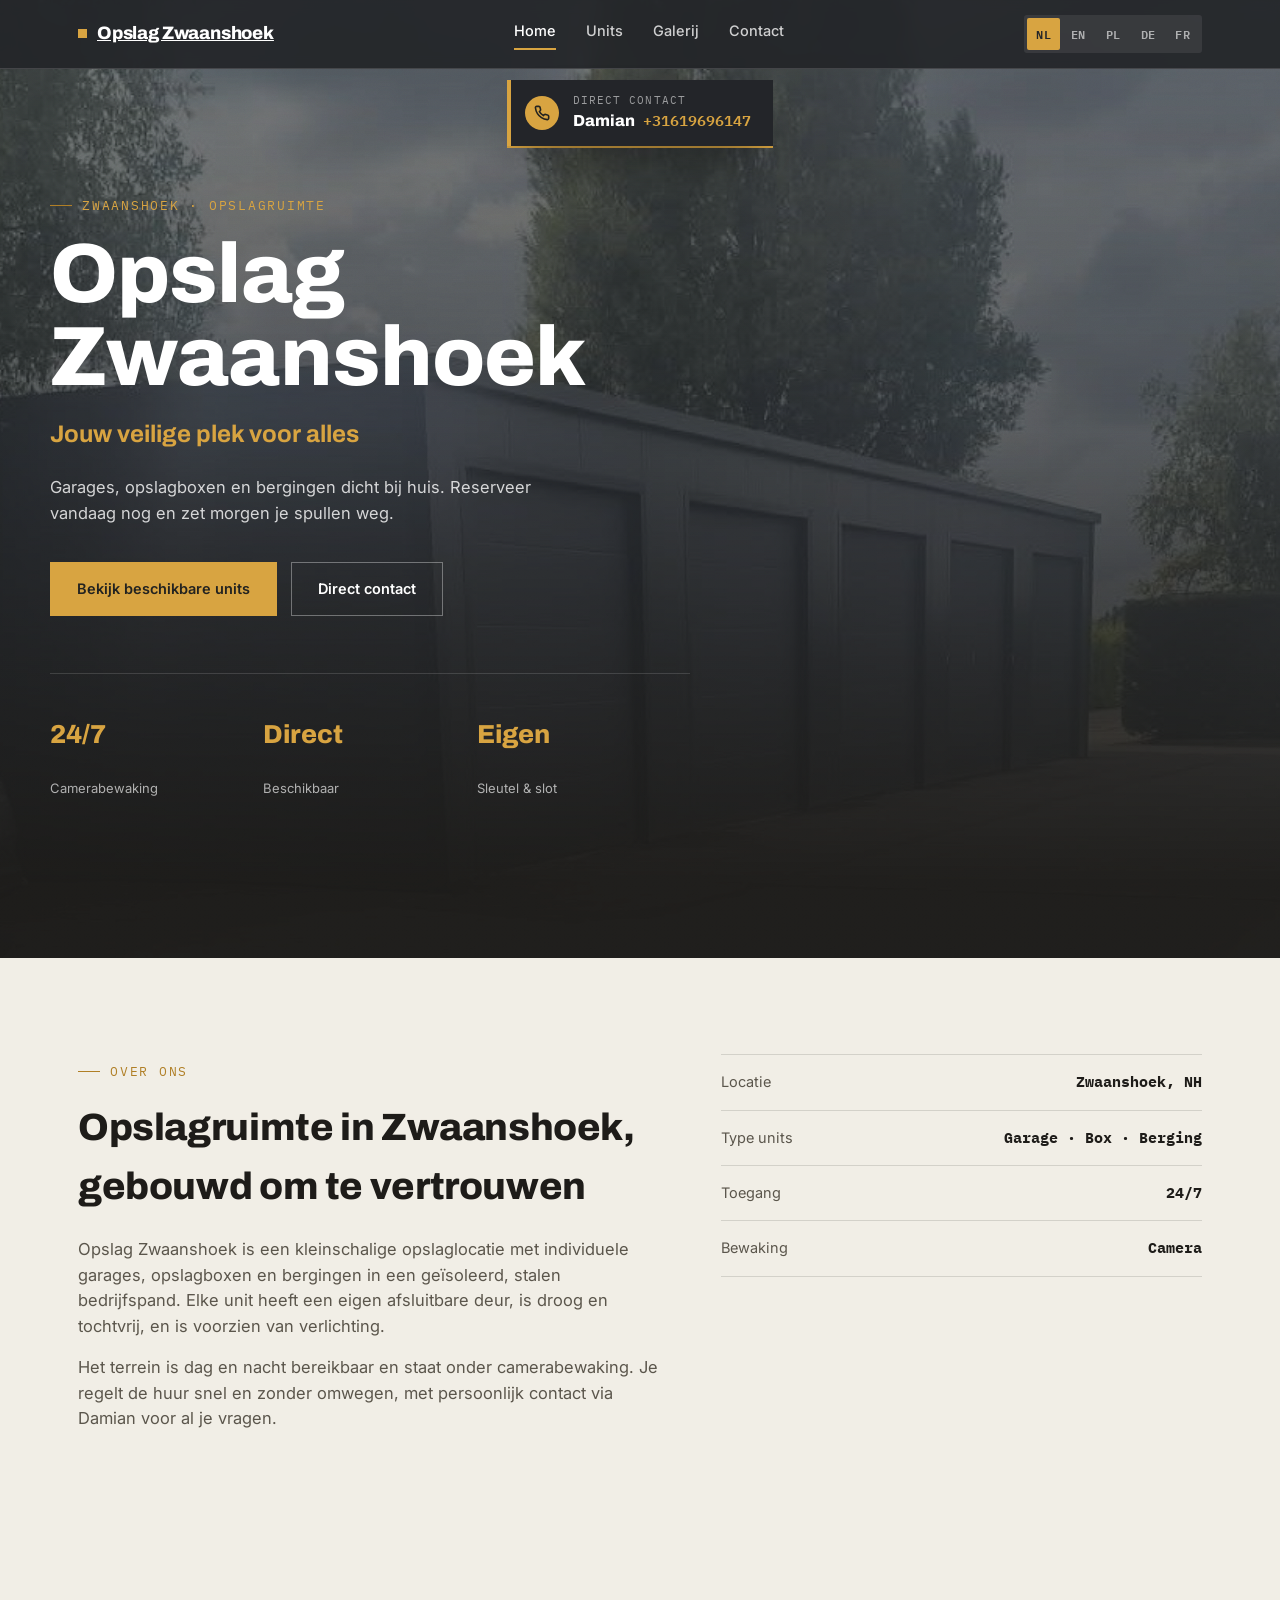
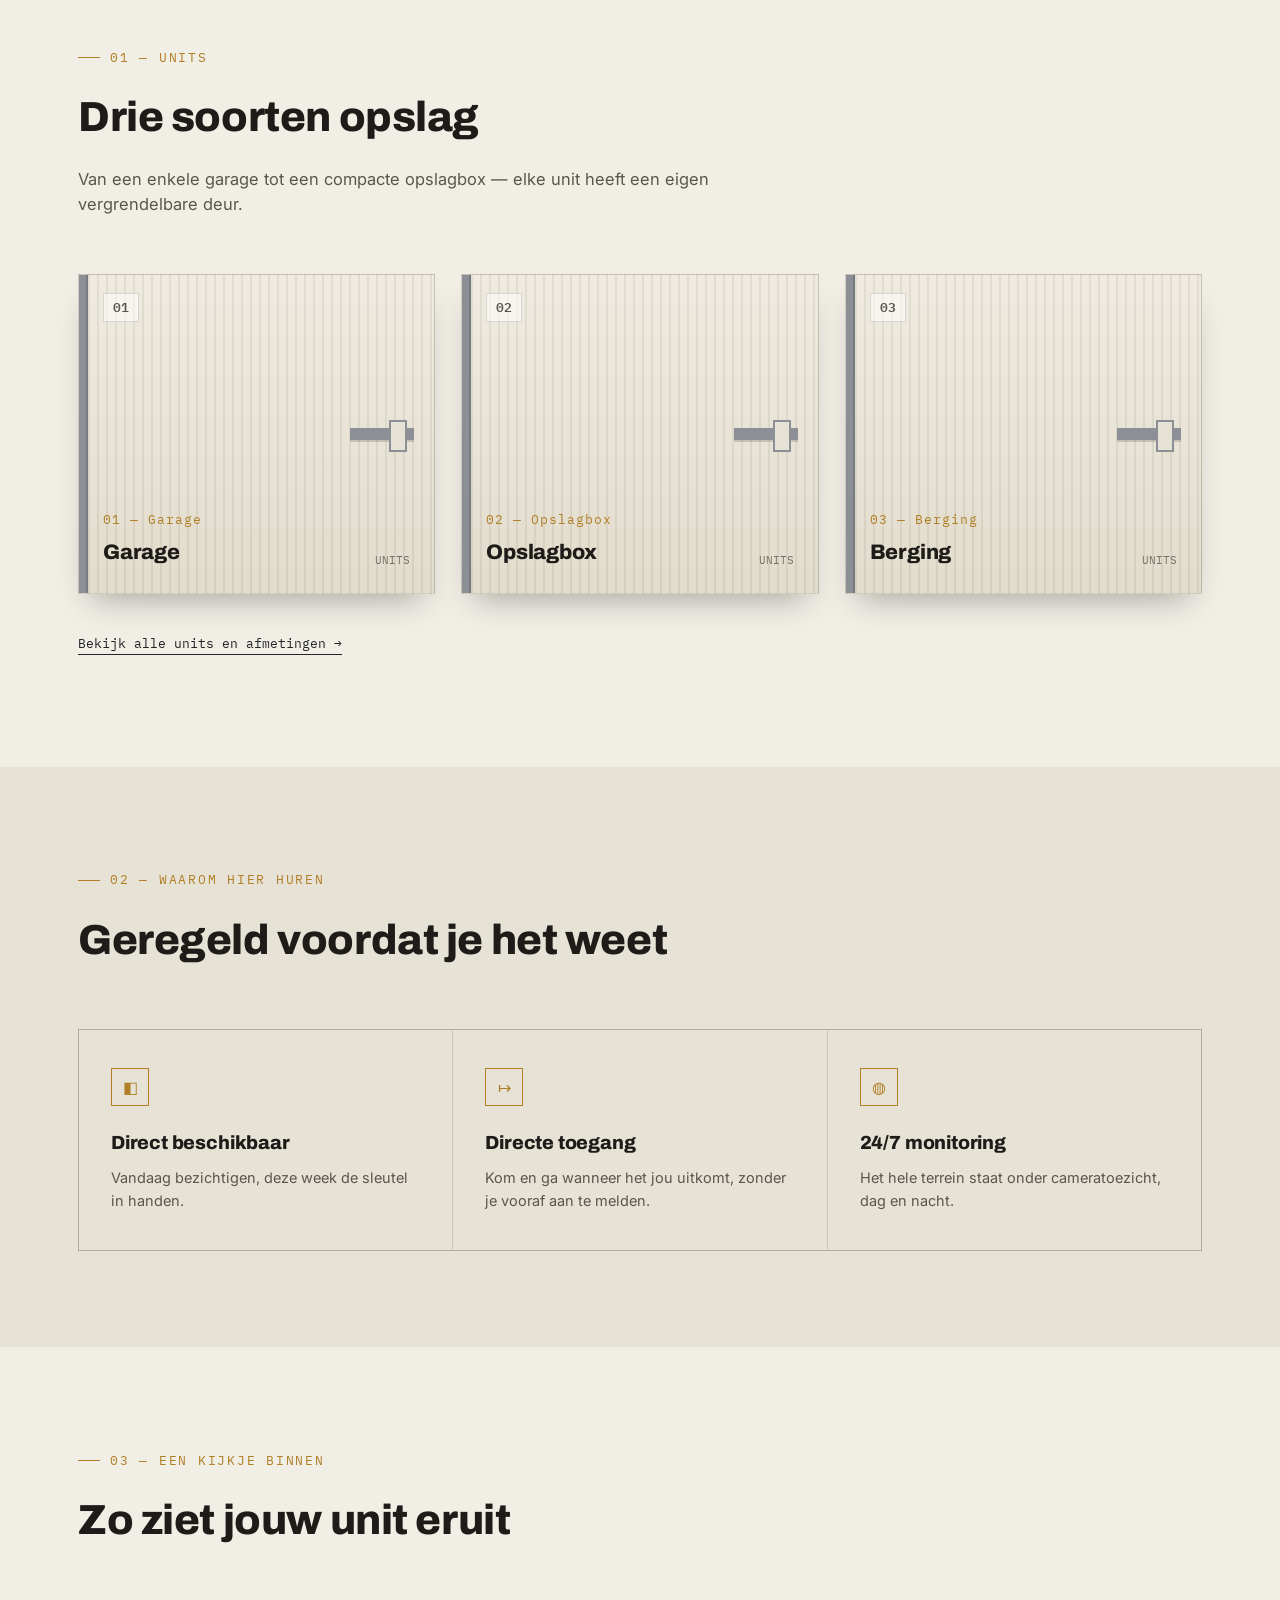
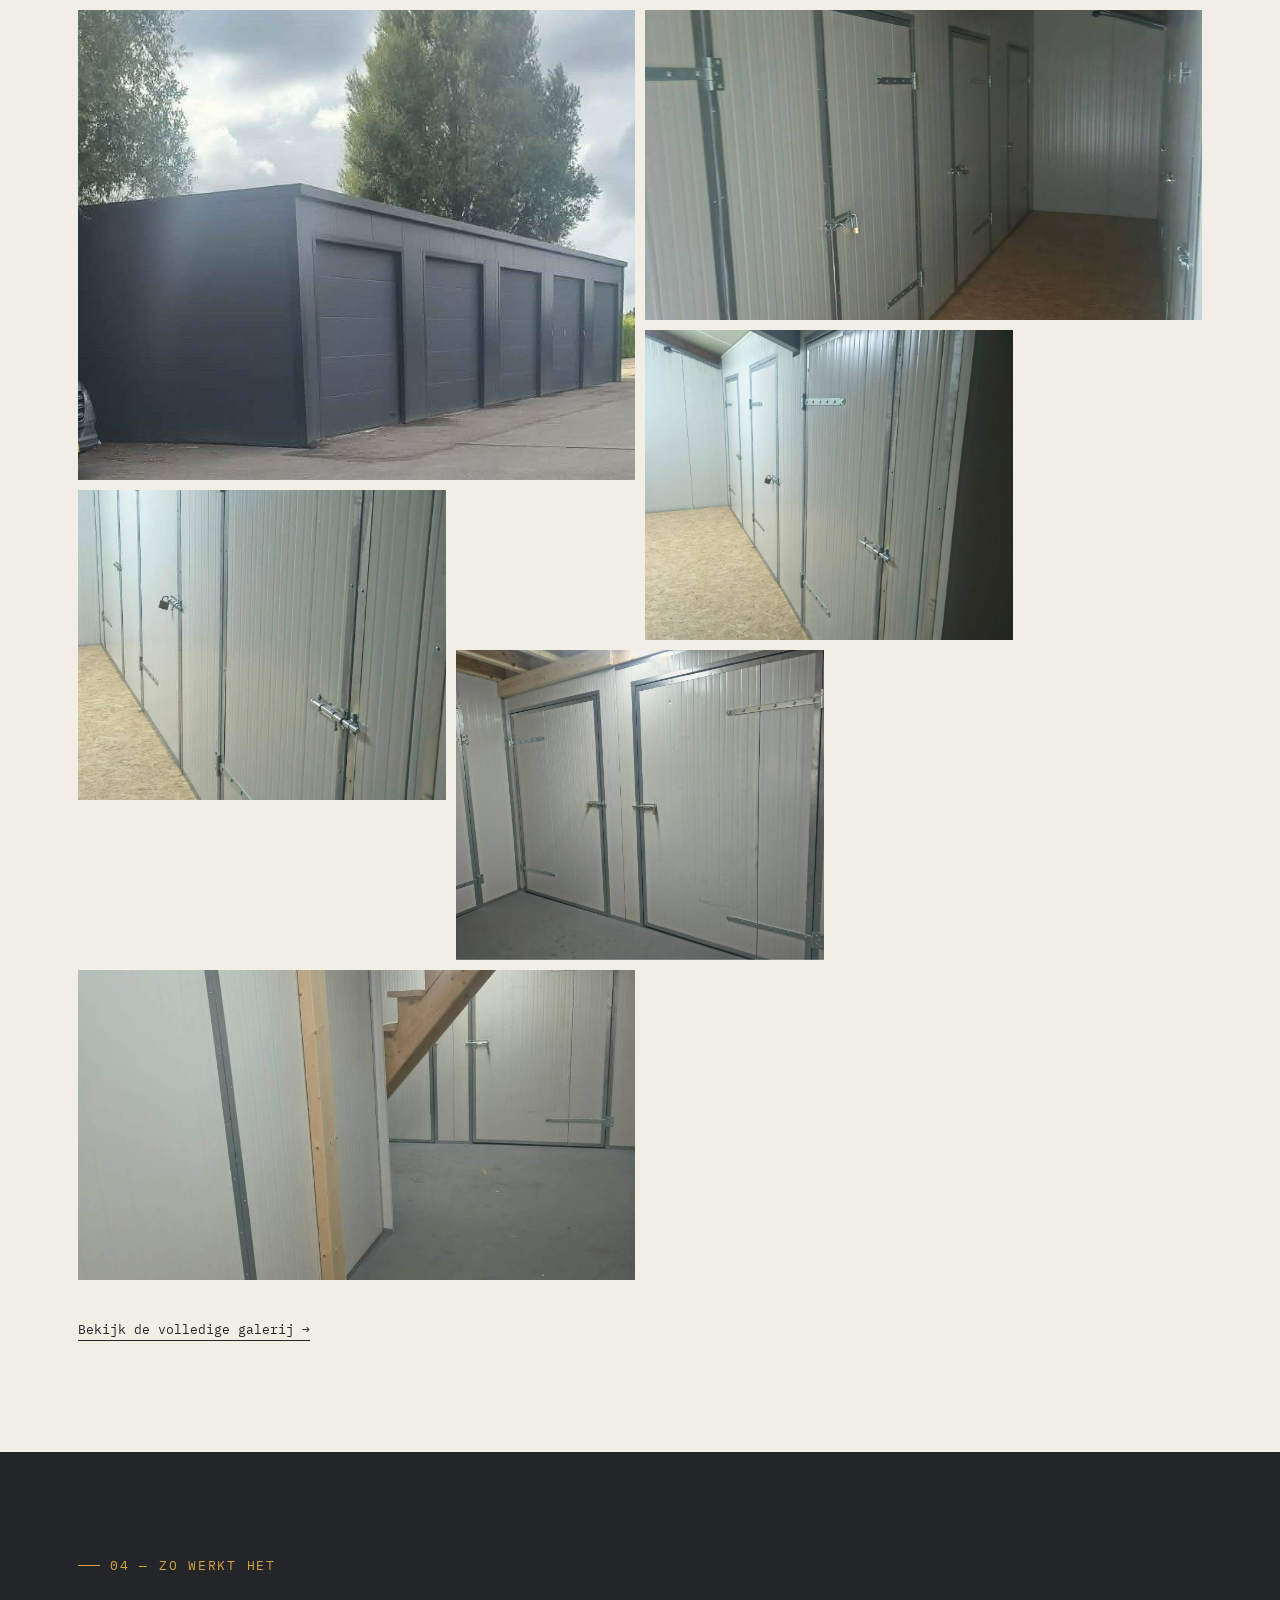
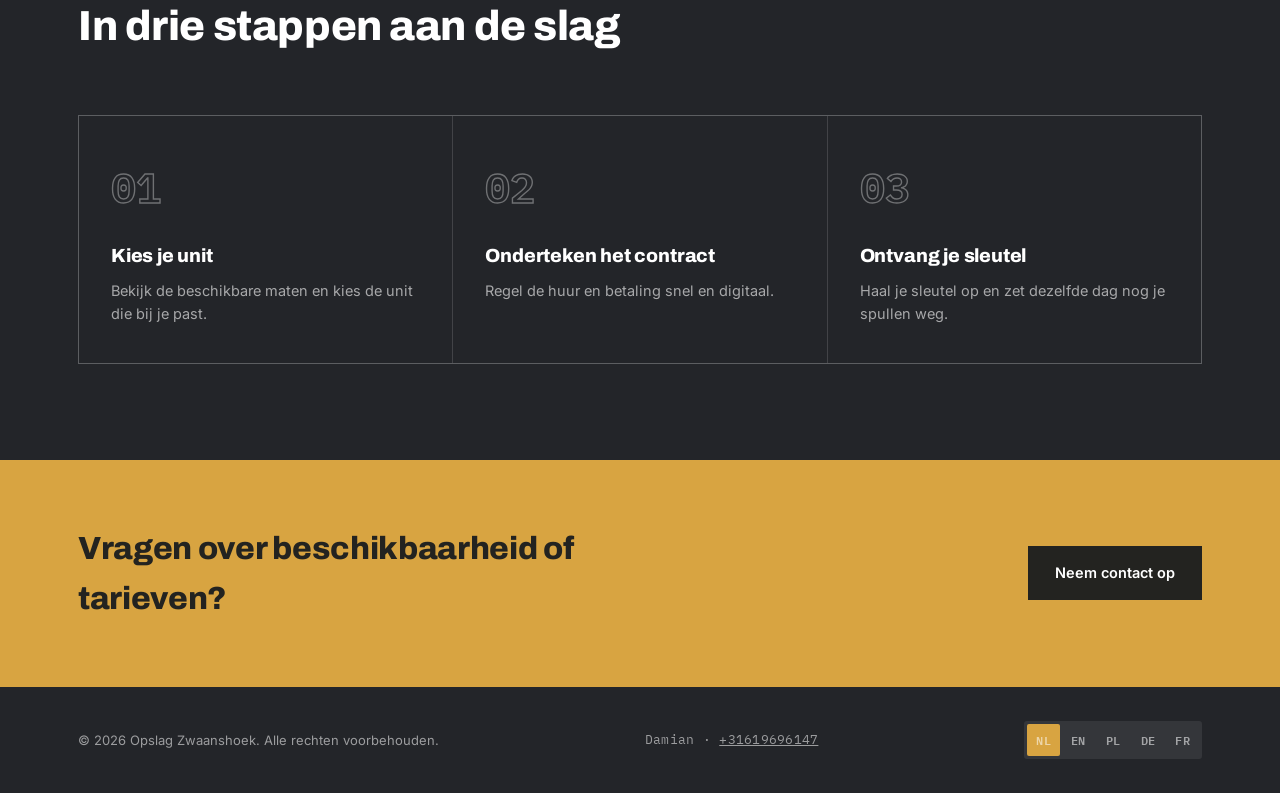
==== index.html @ d8930731 "Add Opslag Zwaanshoek storage rental site with real facility photos Full multilingual (NL/EN/PL/DE/F" ====
<!DOCTYPE html>
<html lang="nl">
<head>
<meta charset="UTF-8">
<meta name="viewport" content="width=device-width, initial-scale=1.0">
<title>Opslag Zwaanshoek — Garages, opslagboxen &amp; bergingen</title>
<link rel="preconnect" href="https://fonts.googleapis.com">
<link rel="preconnect" href="https://fonts.gstatic.com" crossorigin>
<link href="https://fonts.googleapis.com/css2?family=Archivo:wght@600;700;800&family=Inter:wght@400;500;600;700&family=IBM+Plex+Mono:wght@500;600&display=swap" rel="stylesheet">
<link rel="stylesheet" href="style.css">
<link rel="icon" href="favicon.svg" type="image/svg+xml">
</head>
<body>

<div class="scrollbar" id="scrollbar"></div>

<div class="badge-wrap">
  <a class="contact-badge" href="tel:+31619696147">
    <span class="ring">
      <svg viewBox="0 0 24 24" fill="none" stroke="currentColor" stroke-width="2.4" stroke-linecap="round" stroke-linejoin="round">
        <path d="M22 16.92v3a2 2 0 0 1-2.18 2 19.79 19.79 0 0 1-8.63-3.07 19.5 19.5 0 0 1-6-6 19.79 19.79 0 0 1-3.07-8.67A2 2 0 0 1 4.11 2h3a2 2 0 0 1 2 1.72c.127.96.362 1.903.7 2.81a2 2 0 0 1-.45 2.11L8.09 9.91a16 16 0 0 0 6 6l1.27-1.27a2 2 0 0 1 2.11-.45c.907.338 1.85.573 2.81.7A2 2 0 0 1 22 16.92z"/>
      </svg>
    </span>
    <span class="txt">
      <span class="label" data-i18n="topbar.label">Direct contact</span>
      <span class="line"><span class="name">Damian</span><span class="num">+31619696147</span></span>
    </span>
  </a>
</div>

<header>
  <nav class="nav">
    <a href="index.html" class="brand" data-internal="index.html"><span class="dot"></span><span data-i18n="brandName">Opslag Zwaanshoek</span></a>
    <ul class="nav-links">
      <li><a href="index.html" data-internal="index.html" class="active" data-i18n="nav.home">Home</a></li>
      <li><a href="units.html" data-internal="units.html" data-i18n="nav.units">Units</a></li>
      <li><a href="gallery.html" data-internal="gallery.html" data-i18n="nav.gallery">Galerij</a></li>
      <li><a href="contact.html" data-internal="contact.html" data-i18n="nav.contact">Contact</a></li>
    </ul>
    <div class="nav-right">
      <div class="langswitch">
        <button data-lang="nl" class="active">NL</button>
        <button data-lang="en">EN</button>
        <button data-lang="pl">PL</button>
        <button data-lang="de">DE</button>
        <button data-lang="fr">FR</button>
      </div>
      <button class="navtoggle" aria-label="Menu" id="navtoggle"><span></span><span></span><span></span></button>
    </div>
  </nav>
</header>

<section class="hero">
  <div class="hero-bg"></div>
  <div class="hero-fade"></div>
  <div class="wrap hero-inner">
    <div class="eyebrow" style="color:var(--accent)" data-i18n="hero.eyebrow">ZWAANSHOEK · OPSLAGRUIMTE</div>
    <h1 data-i18n="hero.title">Opslag<br>Zwaanshoek</h1>
    <div class="tagline" data-i18n="hero.tagline">Jouw veilige plek voor alles</div>
    <p class="desc" data-i18n="hero.desc">Garages, opslagboxen en bergingen dicht bij huis. Reserveer vandaag nog en zet morgen je spullen weg.</p>
    <div class="hero-ctas">
      <a href="units.html" class="btn btn-primary" data-internal="units.html" data-i18n="hero.cta1">Bekijk beschikbare units</a>
      <a href="contact.html" class="btn btn-ghost" data-internal="contact.html" data-i18n="hero.cta2">Direct contact</a>
    </div>
    <div class="hero-stats">
      <div><div class="num">24/7</div><div class="lbl" data-i18n="hero.stat1">Camerabewaking</div></div>
      <div><div class="num" data-i18n="hero.stat2num">Direct</div><div class="lbl" data-i18n="hero.stat2">Beschikbaar</div></div>
      <div><div class="num" data-i18n="hero.stat3num">Eigen</div><div class="lbl" data-i18n="hero.stat3">Sleutel &amp; slot</div></div>
    </div>
  </div>
</section>

<section class="intro">
  <div class="wrap">
    <div class="intro-grid">
      <div class="reveal">
        <div class="eyebrow" data-i18n="intro.eyebrow">OVER ONS</div>
        <h2 style="font-size:clamp(26px,3.2vw,38px);margin-bottom:20px;" data-i18n="intro.title">Opslagruimte in Zwaanshoek, gebouwd om te vertrouwen</h2>
        <p data-i18n="intro.p1">Opslag Zwaanshoek is een kleinschalige opslaglocatie met individuele garages, opslagboxen en bergingen in een geïsoleerd, stalen bedrijfspand. Elke unit heeft een eigen afsluitbare deur, is droog en tochtvrij, en is voorzien van verlichting.</p>
        <p data-i18n="intro.p2">Het terrein is dag en nacht bereikbaar en staat onder camerabewaking. Je regelt de huur snel en zonder omwegen, met persoonlijk contact via Damian voor al je vragen.</p>
      </div>
      <div class="reveal">
        <ul class="intro-facts">
          <li><span class="k" data-i18n="intro.fact1.k">Locatie</span><span class="v" data-i18n="intro.fact1.v">Zwaanshoek, NH</span></li>
          <li><span class="k" data-i18n="intro.fact2.k">Type units</span><span class="v" data-i18n="intro.fact2.v">Garage · Box · Berging</span></li>
          <li><span class="k" data-i18n="intro.fact3.k">Toegang</span><span class="v" data-i18n="intro.fact3.v">24/7</span></li>
          <li><span class="k" data-i18n="intro.fact4.k">Bewaking</span><span class="v" data-i18n="intro.fact4.v">Camera</span></li>
        </ul>
      </div>
    </div>
  </div>
</section>

<section class="units">
  <div class="wrap">
    <div class="section-head reveal">
      <div class="eyebrow" data-i18n="unitsprev.eyebrow">01 — Units</div>
      <h2 data-i18n="unitsprev.title">Drie soorten opslag</h2>
      <p data-i18n="unitsprev.desc">Van een enkele garage tot een compacte opslagbox — elke unit heeft een eigen vergrendelbare deur.</p>
    </div>
    <div class="doors-row reveal">
      <a class="door-card" href="units.html" data-internal="units.html">
        <div class="door-back">
          <span class="tagnum" data-i18n="unit1.tagnum">01 — Garage</span>
          <h3 data-i18n="unit1.name">Garage</h3>
          <p data-i18n="unit1.cardline">Ruime inpandige garage met dubbele grendel.</p>
        </div>
        <div class="door-front">
          <span class="door-hinge"></span>
          <span class="door-numbadge">01</span>
          <span class="door-bolt"></span>
          <span class="door-title">
            <span class="tagnum" data-i18n="unit1.tagnum">01 — Garage</span>
            <h3 data-i18n="unit1.name">Garage</h3>
          </span>
          <span class="door-hint" data-i18n="unitspage.eyebrow">UNITS</span>
        </div>
      </a>
      <a class="door-card" href="units.html" data-internal="units.html">
        <div class="door-back">
          <span class="tagnum" data-i18n="unit2.tagnum">02 — Opslagbox</span>
          <h3 data-i18n="unit2.name">Opslagbox</h3>
          <p data-i18n="unit2.cardline">Compacte, afsluitbare box voor spullen en voorraad.</p>
        </div>
        <div class="door-front">
          <span class="door-hinge"></span>
          <span class="door-numbadge">02</span>
          <span class="door-bolt"></span>
          <span class="door-title">
            <span class="tagnum" data-i18n="unit2.tagnum">02 — Opslagbox</span>
            <h3 data-i18n="unit2.name">Opslagbox</h3>
          </span>
          <span class="door-hint" data-i18n="unitspage.eyebrow">UNITS</span>
        </div>
      </a>
      <a class="door-card" href="units.html" data-internal="units.html">
        <div class="door-back">
          <span class="tagnum" data-i18n="unit3.tagnum">03 — Berging</span>
          <h3 data-i18n="unit3.name">Berging</h3>
          <p data-i18n="unit3.cardline">Droge bergruimte onder het dak.</p>
        </div>
        <div class="door-front">
          <span class="door-hinge"></span>
          <span class="door-numbadge">03</span>
          <span class="door-bolt"></span>
          <span class="door-title">
            <span class="tagnum" data-i18n="unit3.tagnum">03 — Berging</span>
            <h3 data-i18n="unit3.name">Berging</h3>
          </span>
          <span class="door-hint" data-i18n="unitspage.eyebrow">UNITS</span>
        </div>
      </a>
    </div>
    <p class="section-foot-link reveal"><a href="units.html" data-internal="units.html" data-i18n="unitsprev.link">Bekijk alle units en afmetingen →</a></p>
  </div>
</section>

<section class="benefits">
  <div class="wrap">
    <div class="section-head reveal">
      <div class="eyebrow" data-i18n="benefits.eyebrow">02 — Waarom hier huren</div>
      <h2 data-i18n="benefits.title">Geregeld voordat je het weet</h2>
    </div>
    <div class="benefits-grid reveal">
      <div class="benefit">
        <div class="ico">◧</div>
        <h3 data-i18n="benefit1.title">Direct beschikbaar</h3>
        <p data-i18n="benefit1.desc">Vandaag bezichtigen, deze week de sleutel in handen.</p>
      </div>
      <div class="benefit">
        <div class="ico">↦</div>
        <h3 data-i18n="benefit2.title">Directe toegang</h3>
        <p data-i18n="benefit2.desc">Kom en ga wanneer het jou uitkomt, zonder je vooraf aan te melden.</p>
      </div>
      <div class="benefit">
        <div class="ico">◍</div>
        <h3 data-i18n="benefit3.title">24/7 monitoring</h3>
        <p data-i18n="benefit3.desc">Het hele terrein staat onder cameratoezicht, dag en nacht.</p>
      </div>
    </div>
  </div>
</section>

<section class="gallery">
  <div class="wrap">
    <div class="section-head reveal">
      <div class="eyebrow" data-i18n="galleryprev.eyebrow">03 — Een kijkje binnen</div>
      <h2 data-i18n="galleryprev.title">Zo ziet jouw unit eruit</h2>
    </div>
    <div class="gallery-grid reveal">
      <div class="gitem g1"><img src="hero-banner.jpg" alt=""><div class="cap" data-i18n="gallery.cap.hero">Het pand aan de buitenzijde — vijf garagedeuren op rij.</div></div>
      <div class="gitem g2"><img src="gallery-hallway.jpg" alt=""><div class="cap" data-i18n="gallery.cap.exterior">Genummerde units met directe toegang vanaf het terrein.</div></div>
      <div class="gitem g3"><img src="unit-corridor.jpg" alt=""><div class="cap" data-i18n="gallery.cap.corridor1">Interne gang met individuele, afsluitbare boxen.</div></div>
      <div class="gitem g4"><img class="img-zoom-lock" src="unit-corridor.jpg" alt=""><div class="cap" data-i18n="gallery.cap.lock">Elke deur heeft een eigen grendel voor je eigen hangslot.</div></div>
      <div class="gitem g5"><img src="unit-garage.jpg" alt=""><div class="cap" data-i18n="gallery.cap.doors">Solide stalen deuren, standaard voorzien van een schuifgrendel.</div></div>
      <div class="gitem g6"><img src="gallery-stairs.jpg" alt=""><div class="cap" data-i18n="gallery.cap.corridor2">Verlichte gang met vaste trap naar de verdieping.</div></div>
    </div>
    <p class="section-foot-link reveal"><a href="gallery.html" data-internal="gallery.html" data-i18n="galleryprev.link">Bekijk de volledige galerij →</a></p>
  </div>
</section>

<section class="how">
  <div class="wrap">
    <div class="section-head reveal">
      <div class="eyebrow" data-i18n="how.eyebrow">04 — Zo werkt het</div>
      <h2 data-i18n="how.title">In drie stappen aan de slag</h2>
    </div>
    <div class="steps reveal">
      <div class="step">
        <span class="stepnum">01</span>
        <h3 data-i18n="how1.title">Kies je unit</h3>
        <p data-i18n="how1.desc">Bekijk de beschikbare maten en kies de unit die bij je past.</p>
      </div>
      <div class="step">
        <span class="stepnum">02</span>
        <h3 data-i18n="how2.title">Onderteken het contract</h3>
        <p data-i18n="how2.desc">Regel de huur en betaling snel en digitaal.</p>
      </div>
      <div class="step">
        <span class="stepnum">03</span>
        <h3 data-i18n="how3.title">Ontvang je sleutel</h3>
        <p data-i18n="how3.desc">Haal je sleutel op en zet dezelfde dag nog je spullen weg.</p>
      </div>
    </div>
  </div>
</section>

<section class="cta-band">
  <div class="wrap cta-band-inner">
    <h2 data-i18n="cta.title">Vragen over beschikbaarheid of tarieven?</h2>
    <a href="contact.html" class="btn btn-primary" data-internal="contact.html" data-i18n="cta.button">Neem contact op</a>
  </div>
</section>

<footer>
  <div class="wrap foot-row">
    <span data-i18n="footer.text">© 2026 Opslag Zwaanshoek. Alle rechten voorbehouden.</span>
    <span class="mono">Damian · <a href="tel:+31619696147" style="color:inherit;">+31619696147</a></span>
    <div class="langswitch" id="langswitch2">
      <button data-lang="nl" class="active">NL</button>
      <button data-lang="en">EN</button>
      <button data-lang="pl">PL</button>
      <button data-lang="de">DE</button>
      <button data-lang="fr">FR</button>
    </div>
  </div>
</footer>

<script src="site.js"></script>
</body>
</html>
---- style.css ----
:root{
    --bg:#F1EEE6;
    --panel:#E7E2D6;
    --panel-2:#DCD6C8;
    --ink:#1E1C19;
    --ink-soft:#5B564C;
    --anthracite:#232529;
    --anthracite-2:#2E3136;
    --steel:#8C9096;
    --accent:#D8A441;
    --accent-2:#B07F26;
    --line:rgba(30,28,25,0.14);
    --line-on-dark:rgba(255,255,255,0.14);
    --radius:2px;
    --maxw:1180px;
  }
  *{box-sizing:border-box;}
  html{scroll-behavior:smooth;}
  @media (prefers-reduced-motion: reduce){
    html{scroll-behavior:auto;}
    *{animation-duration:0.01ms !important; transition-duration:0.01ms !important;}
  }
  body{
    margin:0;
    background:var(--bg);
    color:var(--ink);
    font-family:'Inter',sans-serif;
    font-size:16px;
    line-height:1.55;
    -webkit-font-smoothing:antialiased;
  }
  h1,h2,h3,.display{
    font-family:'Archivo',sans-serif;
    font-weight:800;
    letter-spacing:-0.01em;
    margin:0;
    color:var(--ink);
  }
  .mono{
    font-family:'IBM Plex Mono',monospace;
    letter-spacing:0.02em;
  }
  a{color:inherit;}
  img{display:block;max-width:100%;}
  .wrap{max-width:var(--maxw);margin:0 auto;padding:0 28px;}
  .eyebrow{
    display:inline-flex;align-items:center;gap:10px;
    font-family:'IBM Plex Mono',monospace;
    font-size:12.5px;
    letter-spacing:0.14em;
    text-transform:uppercase;
    color:var(--accent-2);
    margin-bottom:18px;
  }
  .eyebrow::before{
    content:"";
    width:22px;height:1px;
    background:var(--accent-2);
    display:inline-block;
  }
  section{padding:96px 0;}
  section[id]{scroll-margin-top:80px;}
  @media (max-width:720px){ section{padding:64px 0;} }

  /* ---------- FLYING CONTACT BADGE ---------- */
  @keyframes badgeFlyIn{
    0%{transform:translate(140px,-260px) rotate(-26deg) scale(0.6);opacity:0;}
    55%{transform:translate(-10px,6px) rotate(4deg) scale(1.05);opacity:1;}
    75%{transform:translate(4px,-3px) rotate(-2deg) scale(0.98);}
    90%{transform:translate(-1px,1px) rotate(1deg) scale(1.005);}
    100%{transform:translate(0,0) rotate(0deg) scale(1);opacity:1;}
  }
  @keyframes badgePulse{
    0%,100%{box-shadow:0 0 0 0 rgba(216,164,65,0.55);}
    50%{box-shadow:0 0 0 7px rgba(216,164,65,0);}
  }
  .badge-wrap{
    position:fixed;top:80px;left:50%;
    transform:translateX(-50%);
    z-index:150;
    pointer-events:none;
  }
  .contact-badge{
    pointer-events:auto;
    transform-origin:top center;
    animation:badgeFlyIn 1.15s cubic-bezier(.22,.61,.36,1) both;
    background:var(--anthracite);
    color:#fff;
    display:flex;align-items:center;gap:14px;
    padding:12px 22px 12px 14px;
    box-shadow:0 24px 46px -16px rgba(15,14,12,0.55), 0 2px 0 var(--accent);
    border-left:4px solid var(--accent);
    text-decoration:none;
    max-width:92vw;
  }
  .contact-badge .ring{
    width:34px;height:34px;flex:none;border-radius:50%;
    background:var(--accent);color:#232320;
    display:flex;align-items:center;justify-content:center;
    animation:badgePulse 2.4s ease-in-out 1.3s infinite;
  }
  .contact-badge .ring svg{width:16px;height:16px;}
  .contact-badge .txt{display:flex;flex-direction:column;gap:1px;text-align:left;}
  .contact-badge .txt .label{
    font-family:'IBM Plex Mono',monospace;font-size:10.5px;letter-spacing:0.1em;
    text-transform:uppercase;color:rgba(255,255,255,0.55);
  }
  .contact-badge .txt .line{
    font-family:'Archivo',sans-serif;font-weight:800;font-size:16px;color:#fff;
    display:flex;align-items:center;gap:8px;white-space:nowrap;
  }
  .contact-badge .txt .line .num{
    font-family:'IBM Plex Mono',monospace;font-weight:600;color:var(--accent);font-size:14.5px;
  }
  @media (prefers-reduced-motion: reduce){
    .contact-badge{animation:none;}
    .contact-badge .ring{animation:none;}
  }
  @media (max-width:600px){
    .badge-wrap{top:76px;}
    .contact-badge{padding:9px 14px 9px 11px;gap:10px;}
    .contact-badge .ring{width:28px;height:28px;}
    .contact-badge .txt .line{font-size:13.5px;}
    .contact-badge .txt .line .num{font-size:12px;}
  }

  /* ---------- HEADER ---------- */
  header{
    position:fixed;top:0;left:0;right:0;z-index:100;
    background:rgba(35,37,41,0.92);
    backdrop-filter:blur(6px);
    border-bottom:1px solid var(--line-on-dark);
  }
  .nav{
    max-width:var(--maxw);margin:0 auto;padding:0 28px;
    display:flex;align-items:center;justify-content:space-between;
    height:68px;
  }
  .brand{
    font-family:'Archivo',sans-serif;font-weight:800;
    color:#fff;font-size:18px;letter-spacing:-0.01em;
    display:flex;align-items:center;gap:10px;
  }
  .brand .dot{width:9px;height:9px;background:var(--accent);display:inline-block;}
  .nav-links{display:flex;gap:30px;list-style:none;margin:0;padding:0;}
  .nav-links a{
    color:rgba(255,255,255,0.78);text-decoration:none;font-size:14.5px;font-weight:500;
    transition:color .2s;
  }
  .nav-links a:hover{color:#fff;}
  .nav-right{display:flex;align-items:center;gap:18px;}
  .langswitch{display:flex;gap:2px;background:rgba(255,255,255,0.08);padding:3px;border-radius:3px;}
  .langswitch button{
    font-family:'IBM Plex Mono',monospace;font-size:12px;font-weight:600;
    background:transparent;border:none;color:rgba(255,255,255,0.6);
    padding:6px 9px;cursor:pointer;border-radius:2px;letter-spacing:0.03em;
    transition:background .2s, color .2s;
  }
  .langswitch button.active{background:var(--accent);color:#232529;}
  .langswitch button:hover:not(.active){color:#fff;}
  .navtoggle{display:none;flex-direction:column;gap:4px;background:none;border:none;cursor:pointer;padding:8px;}
  .navtoggle span{width:22px;height:2px;background:#fff;display:block;}
  @media (max-width:900px){
    .nav-links{display:none;}
    .navtoggle{display:flex;}
  }
  @media (max-width:480px){
    .wrap{padding:0 18px;}
    .nav{padding:0 18px;height:60px;}
    .brand{font-size:15px;gap:7px;}
    .langswitch{gap:1px;padding:2px;}
    .langswitch button{padding:5px 6px;font-size:10.5px;}
  }

  /* ---------- HERO ---------- */
  .hero{
    position:relative;
    min-height:100vh;
    display:flex;align-items:flex-end;
    background:var(--anthracite);
    overflow:hidden;
    padding-top:68px;
  }
  .hero-bg{
    position:absolute;inset:0;
    background-image:url('hero-banner.jpg');
    background-size:cover;background-position:60% 50%;
    opacity:0.6;
  }
  @media (max-width:600px){
    .hero-bg{background-position:58% 50%;}
  }
  .hero-fade{
    position:absolute;inset:0;
    background:linear-gradient(180deg, rgba(35,37,41,0.35) 0%, rgba(35,37,41,0.55) 45%, rgba(28,27,25,0.96) 92%);
  }
  .hero-inner{position:relative;z-index:2;width:100%;padding:120px 0 64px;}
  .hero h1{
    color:#fff;font-size:clamp(42px,7vw,84px);line-height:0.98;
    margin-bottom:18px;
  }
  .hero .tagline{
    color:var(--accent);font-family:'Archivo',sans-serif;font-weight:700;
    font-size:clamp(18px,2.2vw,24px);margin-bottom:22px;
  }
  .hero .desc{
    color:rgba(255,255,255,0.8);max-width:520px;font-size:16.5px;margin-bottom:36px;
  }
  .hero-ctas{display:flex;gap:14px;flex-wrap:wrap;margin-bottom:56px;}
  .btn{
    display:inline-flex;align-items:center;justify-content:center;
    padding:15px 26px;font-weight:600;font-size:14.5px;text-decoration:none;
    cursor:pointer;border:1px solid transparent;transition:all .2s;font-family:'Inter',sans-serif;
  }
  .btn-primary{background:var(--accent);color:#232320;}
  .btn-primary:hover{background:#EBB65C;}
  .btn-ghost{background:transparent;color:#fff;border-color:rgba(255,255,255,0.35);}
  .btn-ghost:hover{border-color:#fff;background:rgba(255,255,255,0.08);}
  .hero-stats{
    display:grid;grid-template-columns:repeat(3,1fr);
    border-top:1px solid var(--line-on-dark);
    max-width:640px;
  }
  .hero-stats div{padding:20px 22px 0 0;}
  .hero-stats .num{
    font-family:'Archivo',sans-serif;font-weight:800;color:var(--accent);font-size:26px;
  }
  .hero-stats .lbl{color:rgba(255,255,255,0.65);font-size:13px;margin-top:4px;}
  @media (max-width:600px){
    .hero-stats{grid-template-columns:1fr 1fr;max-width:none;}
  }

  /* ---------- SECTION HEAD ---------- */
  .section-head{max-width:640px;margin-bottom:56px;}
  .section-head h2{font-size:clamp(28px,3.4vw,42px);margin-bottom:16px;}
  .section-head p{color:var(--ink-soft);font-size:16.5px;}

  /* ---------- UNITS / DOORS (signature element) ---------- */
  .units{background:var(--bg);}
  .doors-row{display:grid;grid-template-columns:repeat(3,1fr);gap:26px;}
  @media (max-width:860px){.doors-row{grid-template-columns:1fr;}}
  .door-card{
    perspective:1400px;
    height:400px;
    position:relative;
  }
  .door-back{
    position:absolute;inset:0;
    background:var(--anthracite);
    color:#fff;
    padding:28px 26px;
    display:flex;flex-direction:column;justify-content:flex-end;
    border:1px solid var(--anthracite);
  }
  .door-back .tagnum{font-family:'IBM Plex Mono',monospace;color:var(--accent);font-size:13px;margin-bottom:10px;letter-spacing:0.08em;}
  .door-back h3{color:#fff;font-size:22px;margin-bottom:10px;}
  .door-back p{color:rgba(255,255,255,0.72);font-size:14.5px;margin:0;}
  .door-front{
    position:absolute;inset:0;
    transform-origin:left center;
    transition:transform .65s cubic-bezier(.2,.7,.3,1);
    background:
      repeating-linear-gradient(90deg, rgba(0,0,0,0.055) 0px, rgba(0,0,0,0.055) 2px, transparent 2px, transparent 9px),
      linear-gradient(180deg,#EFEBE0,#E2DCCC);
    border:1px solid var(--line);
    box-shadow:0 18px 30px -14px rgba(30,28,25,0.35);
  }
  .door-card:hover .door-front{transform:rotateY(-38deg);}
  .door-hinge{
    position:absolute;left:0;top:0;bottom:0;width:10px;
    background:var(--steel);
    box-shadow: inset -2px 0 0 rgba(0,0,0,0.15);
  }
  .door-numbadge{
    position:absolute;top:20px;left:26px;
    font-family:'IBM Plex Mono',monospace;font-weight:600;font-size:13px;
    color:var(--ink-soft);
    border:1px solid var(--line);
    padding:4px 9px;
    background:rgba(255,255,255,0.5);
  }
  .door-bolt{
    position:absolute;right:22px;top:50%;transform:translateY(-50%);
    width:78px;height:14px;background:var(--steel);
    box-shadow:0 2px 0 rgba(0,0,0,0.15);
  }
  .door-bolt::after{
    content:"";position:absolute;right:8px;top:-9px;
    width:16px;height:32px;border:2px solid var(--steel);background:var(--panel);
  }
  .door-title{
    position:absolute;left:26px;bottom:26px;right:26px;
  }
  .door-title .tagnum{font-family:'IBM Plex Mono',monospace;color:var(--accent-2);font-size:13px;letter-spacing:0.08em;display:block;margin-bottom:8px;}
  .door-title h3{font-size:23px;}
  .door-hint{
    position:absolute;right:26px;bottom:26px;
    font-family:'IBM Plex Mono',monospace;font-size:11.5px;color:var(--ink-soft);
    opacity:0.75;
  }
  .units-note{
    margin-top:36px;color:var(--ink-soft);font-size:14.5px;
    border-top:1px solid var(--line);padding-top:24px;
  }

  /* ---------- BENEFITS ---------- */
  .benefits{background:var(--panel);}
  .benefits-grid{display:grid;grid-template-columns:repeat(3,1fr);gap:1px;background:var(--line);border:1px solid var(--line);}
  @media (max-width:860px){.benefits-grid{grid-template-columns:1fr;}}
  .benefit{background:var(--panel);padding:38px 32px;}
  .benefit .ico{
    width:38px;height:38px;margin-bottom:22px;
    display:flex;align-items:center;justify-content:center;
    border:1.5px solid var(--accent-2);color:var(--accent-2);
  }
  .benefit h3{font-size:19px;margin-bottom:10px;}
  .benefit p{color:var(--ink-soft);font-size:14.5px;margin:0;}

  /* ---------- GALLERY ---------- */
  .gallery{background:var(--bg);}
  .gallery-grid{
    display:grid;
    grid-template-columns:repeat(6,1fr);
    grid-auto-rows:150px;
    gap:10px;
  }
  .gitem{position:relative;overflow:hidden;background:var(--panel-2);}
  .gitem img{width:100%;height:100%;object-fit:cover;transition:transform .5s;}
  .gitem:hover img{transform:scale(1.06);}
  .gitem .cap{
    position:absolute;left:0;right:0;bottom:0;
    padding:14px 16px 12px;
    background:linear-gradient(0deg, rgba(20,19,17,0.82), transparent);
    color:#fff;font-size:12.5px;font-weight:500;
    opacity:0;transition:opacity .3s;
  }
  .gitem:hover .cap{opacity:1;}
  .g1{grid-column:span 3;grid-row:span 3;}
  .g2{grid-column:span 3;grid-row:span 2;}
  .g3{grid-column:span 2;grid-row:span 2;}
  .g4{grid-column:span 2;grid-row:span 2;}
  .g5{grid-column:span 2;grid-row:span 2;}
  .g6{grid-column:span 3;grid-row:span 2;}
  @media (max-width:860px){
    .gallery-grid{grid-template-columns:repeat(2,1fr);grid-auto-rows:180px;}
    .g1,.g2,.g3,.g4,.g5,.g6{grid-column:span 1;grid-row:span 2;}
  }

  /* ---------- HOW IT WORKS ---------- */
  .how{background:var(--anthracite);color:#fff;}
  .how .eyebrow{color:var(--accent);}
  .how .eyebrow::before{background:var(--accent);}
  .how .section-head h2{color:#fff;}
  .how .section-head p{color:rgba(255,255,255,0.65);}
  .steps{display:grid;grid-template-columns:repeat(3,1fr);gap:1px;background:var(--line-on-dark);border:1px solid var(--line-on-dark);}
  @media (max-width:860px){.steps{grid-template-columns:1fr;}}
  .step{background:var(--anthracite);padding:38px 32px;position:relative;}
  .step .stepnum{
    font-family:'IBM Plex Mono',monospace;font-size:42px;font-weight:600;
    color:transparent;-webkit-text-stroke:1.4px rgba(255,255,255,0.35);
    margin-bottom:22px;display:block;
  }
  .step h3{color:#fff;font-size:19px;margin-bottom:10px;}
  .step p{color:rgba(255,255,255,0.6);font-size:14.5px;margin:0;}

  /* ---------- CONTACT ---------- */
  .contact{background:var(--panel);}
  .contact-grid{display:grid;grid-template-columns:1fr 1fr;gap:64px;}
  @media (max-width:860px){.contact-grid{grid-template-columns:1fr;gap:40px;}}
  .info-list{list-style:none;margin:28px 0 0;padding:0;}
  .info-list li{
    display:flex;justify-content:space-between;gap:20px;
    padding:16px 0;border-top:1px solid var(--line);
    font-size:15px;
  }
  .info-list li:last-child{border-bottom:1px solid var(--line);}
  .info-list .k{color:var(--ink-soft);font-family:'IBM Plex Mono',monospace;font-size:12.5px;text-transform:uppercase;letter-spacing:0.08em;padding-top:2px;}
  .info-list .v{font-weight:600;text-align:right;}
  form{display:flex;flex-direction:column;gap:16px;}
  .field label{
    display:block;font-family:'IBM Plex Mono',monospace;font-size:12px;
    text-transform:uppercase;letter-spacing:0.08em;color:var(--ink-soft);margin-bottom:8px;
  }
  .field input,.field textarea{
    width:100%;border:1px solid var(--line);background:var(--bg);
    padding:13px 14px;font-family:'Inter',sans-serif;font-size:14.5px;color:var(--ink);
    resize:vertical;
  }
  .field input:focus,.field textarea:focus{outline:2px solid var(--accent-2);outline-offset:1px;}
  .form-note{font-size:13px;color:var(--ink-soft);margin-top:4px;}

  /* ---------- FOOTER ---------- */
  footer{background:var(--anthracite);color:rgba(255,255,255,0.55);padding:34px 0;}
  .foot-row{display:flex;justify-content:space-between;align-items:center;flex-wrap:wrap;gap:16px;font-size:13px;}
  .foot-row .langswitch button{color:rgba(255,255,255,0.55);}

  .reveal{opacity:0;transform:translateY(18px);transition:opacity .6s ease, transform .6s ease;}
  .reveal.in{opacity:1;transform:translateY(0);}

/* ---------- NAV ACTIVE STATE ---------- */
.nav-links a.active{color:#fff;}
.nav-links a.active::after{content:"";display:block;height:2px;background:var(--accent);margin-top:6px;}

/* ---------- PAGE HERO (subpages) ---------- */
.page-hero{
  position:relative;
  background:var(--anthracite);
  padding:150px 0 64px;
  overflow:hidden;
}
.page-hero .ph-bg{
  position:absolute;inset:0;
  background-size:cover;background-position:center;
  opacity:0.28;
}
.page-hero .ph-fade{
  position:absolute;inset:0;
  background:linear-gradient(180deg, rgba(35,37,41,0.55) 0%, rgba(28,27,25,0.95) 100%);
}
.page-hero .wrap{position:relative;z-index:2;}
.page-hero h1{color:#fff;font-size:clamp(32px,5vw,54px);margin-bottom:14px;}
.page-hero p{color:rgba(255,255,255,0.7);max-width:560px;font-size:16px;margin:0;}
.breadcrumb{
  font-family:'IBM Plex Mono',monospace;font-size:12px;color:rgba(255,255,255,0.5);
  margin-bottom:18px;letter-spacing:0.04em;
}
.breadcrumb a{color:rgba(255,255,255,0.75);text-decoration:none;}
.breadcrumb a:hover{color:#fff;}

/* ---------- UNIT DETAIL (units.html) ---------- */
.unit-detail{padding:70px 0;border-top:1px solid var(--line);}
.unit-detail:first-of-type{border-top:none;}
.unit-detail-grid{display:grid;grid-template-columns:1fr 1fr;gap:56px;align-items:center;}
.unit-detail:nth-of-type(even) .unit-detail-grid{direction:rtl;}
.unit-detail:nth-of-type(even) .unit-detail-grid > *{direction:ltr;}
@media (max-width:860px){
  .unit-detail-grid{grid-template-columns:1fr;gap:28px;}
  .unit-detail:nth-of-type(even) .unit-detail-grid{direction:ltr;}
}
.unit-detail img{width:100%;height:360px;object-fit:cover;}
.unit-detail .tagnum{
  font-family:'IBM Plex Mono',monospace;color:var(--accent-2);font-size:13px;
  letter-spacing:0.08em;display:block;margin-bottom:14px;
}
.unit-detail h2{font-size:clamp(24px,3vw,34px);margin-bottom:16px;}
.unit-detail p.lead{color:var(--ink-soft);font-size:16px;margin-bottom:22px;}
.feature-list{list-style:none;margin:0;padding:0;display:grid;grid-template-columns:1fr 1fr;gap:10px 20px;}
.feature-list li{
  font-size:14.5px;padding-left:20px;position:relative;color:var(--ink);
}
.feature-list li::before{
  content:"";position:absolute;left:0;top:8px;width:9px;height:2px;background:var(--accent-2);
}
@media (max-width:500px){.feature-list{grid-template-columns:1fr;}}

/* ---------- INTRO / ABOUT (index.html) ---------- */
.intro{background:var(--bg);}
.intro-grid{display:grid;grid-template-columns:1.1fr 0.9fr;gap:56px;align-items:start;}
@media (max-width:860px){.intro-grid{grid-template-columns:1fr;gap:32px;}}
.intro p{color:var(--ink-soft);font-size:16.5px;margin:0 0 16px;}
.intro-facts{list-style:none;margin:0;padding:0;border-top:1px solid var(--line);}
.intro-facts li{
  display:flex;justify-content:space-between;gap:16px;padding:16px 0;border-bottom:1px solid var(--line);
  font-size:14.5px;
}
.intro-facts .k{color:var(--ink-soft);}
.intro-facts .v{font-weight:700;font-family:'IBM Plex Mono',monospace;}

/* ---------- MINI PREVIEW GRIDS (index.html) ---------- */
.preview-grid{display:grid;grid-template-columns:repeat(3,1fr);gap:20px;}
@media (max-width:860px){.preview-grid{grid-template-columns:1fr;}}
.preview-card{background:var(--panel);border:1px solid var(--line);padding:0;overflow:hidden;text-decoration:none;color:inherit;display:block;transition:box-shadow .25s, transform .25s;}
.preview-card:hover{box-shadow:0 20px 34px -18px rgba(30,28,25,0.3);transform:translateY(-3px);}
.preview-card img{width:100%;height:190px;object-fit:cover;}
.preview-card .pc-body{padding:22px 24px 26px;}
.preview-card .tagnum{font-family:'IBM Plex Mono',monospace;color:var(--accent-2);font-size:12.5px;letter-spacing:0.08em;}
.preview-card h3{font-size:19px;margin:8px 0 8px;}
.preview-card p{color:var(--ink-soft);font-size:14px;margin:0;}
.section-foot-link{margin-top:36px;}
.section-foot-link a{
  font-family:'IBM Plex Mono',monospace;font-size:13px;color:var(--anthracite);
  text-decoration:none;border-bottom:1px solid var(--anthracite);padding-bottom:2px;
}
.section-foot-link a:hover{color:var(--accent-2);border-color:var(--accent-2);}

/* ---------- CTA BAND (index.html) ---------- */
.cta-band{background:var(--accent);padding:64px 0;}
.cta-band-inner{display:flex;justify-content:space-between;align-items:center;gap:24px;flex-wrap:wrap;}
.cta-band h2{font-size:clamp(24px,3vw,32px);color:#232320;max-width:520px;}
.cta-band .btn-primary{background:#232320;color:#fff;}
.cta-band .btn-primary:hover{background:#3a3d42;}

/* ---------- FULL GALLERY (gallery.html) ---------- */
.full-gallery-grid{
  display:grid;grid-template-columns:repeat(3,1fr);gap:16px;
}
@media (max-width:860px){.full-gallery-grid{grid-template-columns:repeat(2,1fr);}}
@media (max-width:520px){.full-gallery-grid{grid-template-columns:1fr;}}
.fg-item{position:relative;overflow:hidden;background:var(--panel-2);cursor:zoom-in;aspect-ratio:4/3;}
.fg-item img{width:100%;height:100%;object-fit:cover;transition:transform .5s;}
.fg-item:hover img{transform:scale(1.06);}
.fg-item .cap{
  position:absolute;left:0;right:0;bottom:0;padding:12px 14px 10px;
  background:linear-gradient(0deg, rgba(20,19,17,0.82), transparent);
  color:#fff;font-size:12.5px;font-weight:500;opacity:0;transition:opacity .3s;
}
.fg-item:hover .cap{opacity:1;}

/* ---------- LIGHTBOX ---------- */
.lightbox{
  position:fixed;inset:0;z-index:300;background:rgba(20,19,17,0.92);
  display:none;align-items:center;justify-content:center;padding:40px;
  flex-direction:column;
}
.lightbox.open{display:flex;}
.lightbox img{max-width:min(1100px,90vw);max-height:74vh;object-fit:contain;box-shadow:0 30px 60px -20px rgba(0,0,0,0.6);}
.lightbox .lb-cap{color:#fff;margin-top:18px;font-size:14.5px;text-align:center;max-width:640px;}
.lightbox .lb-close{
  position:absolute;top:24px;right:28px;background:none;border:none;color:#fff;
  font-size:32px;line-height:1;cursor:pointer;font-family:'Archivo',sans-serif;
}
.lightbox .lb-nav{
  position:absolute;top:50%;transform:translateY(-50%);
  background:rgba(255,255,255,0.08);border:1px solid rgba(255,255,255,0.25);color:#fff;
  width:44px;height:44px;font-size:20px;cursor:pointer;
}
.lightbox .lb-prev{left:24px;}
.lightbox .lb-next{right:24px;}

/* ---------- CONTACT MAP (contact.html) ---------- */
.map-wrap{margin-top:36px;border:1px solid var(--line);height:320px;background:var(--panel-2);}
.map-wrap iframe{width:100%;height:100%;border:0;filter:grayscale(0.15) contrast(1.03);}
.address-note{font-size:13px;color:var(--ink-soft);margin-top:10px;}

/* ================================================================
   EXTRA GRAPHIC LAYER — scroll progress, grain, door-flip units,
   graphic tiles (stand-in imagery), magnetic buttons, nav sweep
   ================================================================ */

/* ---------- SCROLL PROGRESS BAR ---------- */
.scrollbar{
  position:fixed;top:0;left:0;height:3px;width:0%;
  background:linear-gradient(90deg,var(--accent-2),var(--accent));
  z-index:400;transition:width .08s linear;
  box-shadow:0 0 12px rgba(216,164,65,0.55);
}

/* ---------- FILM GRAIN OVERLAY (hero / page-hero) ---------- */
.hero::after,.page-hero::after{
  content:"";position:absolute;inset:0;z-index:1;pointer-events:none;
  opacity:0.05;mix-blend-mode:overlay;
  background-image:url("data:image/svg+xml;utf8,<svg xmlns='http://www.w3.org/2000/svg' width='120' height='120'><filter id='n'><feTurbulence type='fractalNoise' baseFrequency='0.9' numOctaves='2' stitchTiles='stitch'/></filter><rect width='100%25' height='100%25' filter='url(%23n)'/></svg>");
}

/* ---------- NAV LINK HOVER SWEEP ---------- */
.nav-links a{position:relative;}
.nav-links a::before{
  content:"";position:absolute;left:0;bottom:-6px;width:100%;height:2px;
  background:var(--accent);transform:scaleX(0);transform-origin:right center;
  transition:transform .3s cubic-bezier(.2,.7,.3,1);
}
.nav-links a:hover::before{transform:scaleX(1);transform-origin:left center;}
.nav-links a.active::before{display:none;}

/* ---------- MAGNETIC BUTTONS ---------- */
.btn{position:relative;will-change:transform;}
.btn-primary{position:relative;overflow:hidden;}
.btn-primary::after{
  content:"";position:absolute;inset:0;
  background:radial-gradient(circle at var(--mx,50%) var(--my,50%), rgba(255,255,255,0.45), transparent 60%);
  opacity:0;transition:opacity .35s;
}
.btn-primary:hover::after{opacity:1;}

/* ---------- HERO PARALLAX ---------- */
.hero-bg{will-change:transform;}

/* ---------- STAGGERED REVEAL ---------- */
.preview-grid.reveal.in .preview-card,
.benefits-grid.reveal.in .benefit,
.steps.reveal.in .step,
.gallery-grid.reveal.in .gitem,
.full-gallery-grid.reveal.in .fg-item,
.doors-row.reveal.in .door-card{
  animation:fadeUp .6s cubic-bezier(.2,.7,.3,1) both;
}
.preview-grid .preview-card:nth-child(1),.benefits-grid .benefit:nth-child(1),.steps .step:nth-child(1),.doors-row .door-card:nth-child(1){animation-delay:.02s;}
.preview-grid .preview-card:nth-child(2),.benefits-grid .benefit:nth-child(2),.steps .step:nth-child(2),.doors-row .door-card:nth-child(2){animation-delay:.12s;}
.preview-grid .preview-card:nth-child(3),.benefits-grid .benefit:nth-child(3),.steps .step:nth-child(3),.doors-row .door-card:nth-child(3){animation-delay:.22s;}
.gallery-grid .gitem:nth-child(1),.full-gallery-grid .fg-item:nth-child(1){animation-delay:.02s;}
.gallery-grid .gitem:nth-child(2),.full-gallery-grid .fg-item:nth-child(2){animation-delay:.08s;}
.gallery-grid .gitem:nth-child(3),.full-gallery-grid .fg-item:nth-child(3){animation-delay:.14s;}
.gallery-grid .gitem:nth-child(4),.full-gallery-grid .fg-item:nth-child(4){animation-delay:.2s;}
.gallery-grid .gitem:nth-child(5),.full-gallery-grid .fg-item:nth-child(5){animation-delay:.26s;}
.gallery-grid .gitem:nth-child(6),.full-gallery-grid .fg-item:nth-child(6){animation-delay:.32s;}
.full-gallery-grid .fg-item:nth-child(7){animation-delay:.38s;}
.full-gallery-grid .fg-item:nth-child(8){animation-delay:.44s;}
@keyframes fadeUp{from{opacity:0;transform:translateY(16px);}to{opacity:1;transform:translateY(0);}}
@media (prefers-reduced-motion: reduce){
  .preview-grid.reveal.in .preview-card,.benefits-grid.reveal.in .benefit,.steps.reveal.in .step,
  .gallery-grid.reveal.in .gitem,.full-gallery-grid.reveal.in .fg-item,.doors-row.reveal.in .door-card{animation:none;}
}

/* ---------- DOORS ROW (homepage 3D door-flip units, replaces plain preview cards) ---------- */
.doors-row{display:grid;grid-template-columns:repeat(3,1fr);gap:26px;}
@media (max-width:860px){.doors-row{grid-template-columns:1fr;}}
.door-card{
  perspective:1400px;height:320px;position:relative;display:block;text-decoration:none;color:inherit;cursor:pointer;
}
.door-back{
  position:absolute;inset:0;background:var(--anthracite);color:#fff;
  padding:26px 24px;display:flex;flex-direction:column;justify-content:flex-end;border:1px solid var(--anthracite);
}
.door-back .tagnum{font-family:'IBM Plex Mono',monospace;color:var(--accent);font-size:12.5px;margin-bottom:10px;letter-spacing:.08em;}
.door-back h3{color:#fff;font-size:21px;margin-bottom:9px;}
.door-back p{color:rgba(255,255,255,.72);font-size:14px;margin:0;}
.door-front{
  position:absolute;inset:0;transform-origin:left center;
  transition:transform .65s cubic-bezier(.2,.7,.3,1),box-shadow .4s;
  background:
    repeating-linear-gradient(90deg, rgba(0,0,0,0.06) 0px, rgba(0,0,0,0.06) 2px, transparent 2px, transparent 9px),
    linear-gradient(180deg,#EFEBE0,#E2DCCC);
  border:1px solid var(--line);
  box-shadow:0 18px 30px -14px rgba(30,28,25,0.35);
}
.door-card:hover .door-front,.door-card:focus-visible .door-front{transform:rotateY(-40deg);box-shadow:22px 26px 40px -18px rgba(15,14,12,0.45);}
.door-hinge{position:absolute;left:0;top:0;bottom:0;width:9px;background:var(--steel);box-shadow:inset -2px 0 0 rgba(0,0,0,.15);}
.door-numbadge{
  position:absolute;top:18px;left:24px;font-family:'IBM Plex Mono',monospace;font-weight:600;font-size:12.5px;
  color:var(--ink-soft);border:1px solid var(--line);padding:4px 9px;background:rgba(255,255,255,.55);
}
.door-bolt{position:absolute;right:20px;top:50%;transform:translateY(-50%);width:64px;height:12px;background:var(--steel);box-shadow:0 2px 0 rgba(0,0,0,.15);}
.door-bolt::after{content:"";position:absolute;right:7px;top:-8px;width:14px;height:28px;border:2px solid var(--steel);background:var(--panel);}
.door-title{position:absolute;left:24px;bottom:24px;right:24px;}
.door-title .tagnum{font-family:'IBM Plex Mono',monospace;color:var(--accent-2);font-size:12.5px;letter-spacing:.08em;display:block;margin-bottom:7px;}
.door-title h3{font-size:21px;}
.door-hint{position:absolute;right:24px;bottom:24px;font-family:'IBM Plex Mono',monospace;font-size:11px;color:var(--ink-soft);opacity:.8;}
@media (max-width:600px){.door-card{height:280px;}}

/* ---------- DETAIL CROP (reused photo, zoomed on a specific detail) ---------- */
.img-zoom-lock{object-position:78% 62%;transform:scale(1.6);}
.gitem:hover img.img-zoom-lock,.fg-item:hover img.img-zoom-lock{transform:scale(1.7);}

/* ---------- LIGHTBOX MEDIA ---------- */
.lightbox .lb-media{display:flex;align-items:center;justify-content:center;}
.lightbox .lb-media img{
  max-width:min(1100px,90vw);max-height:74vh;object-fit:contain;
  box-shadow:0 30px 60px -20px rgba(0,0,0,.6);
  transform:none !important;
}
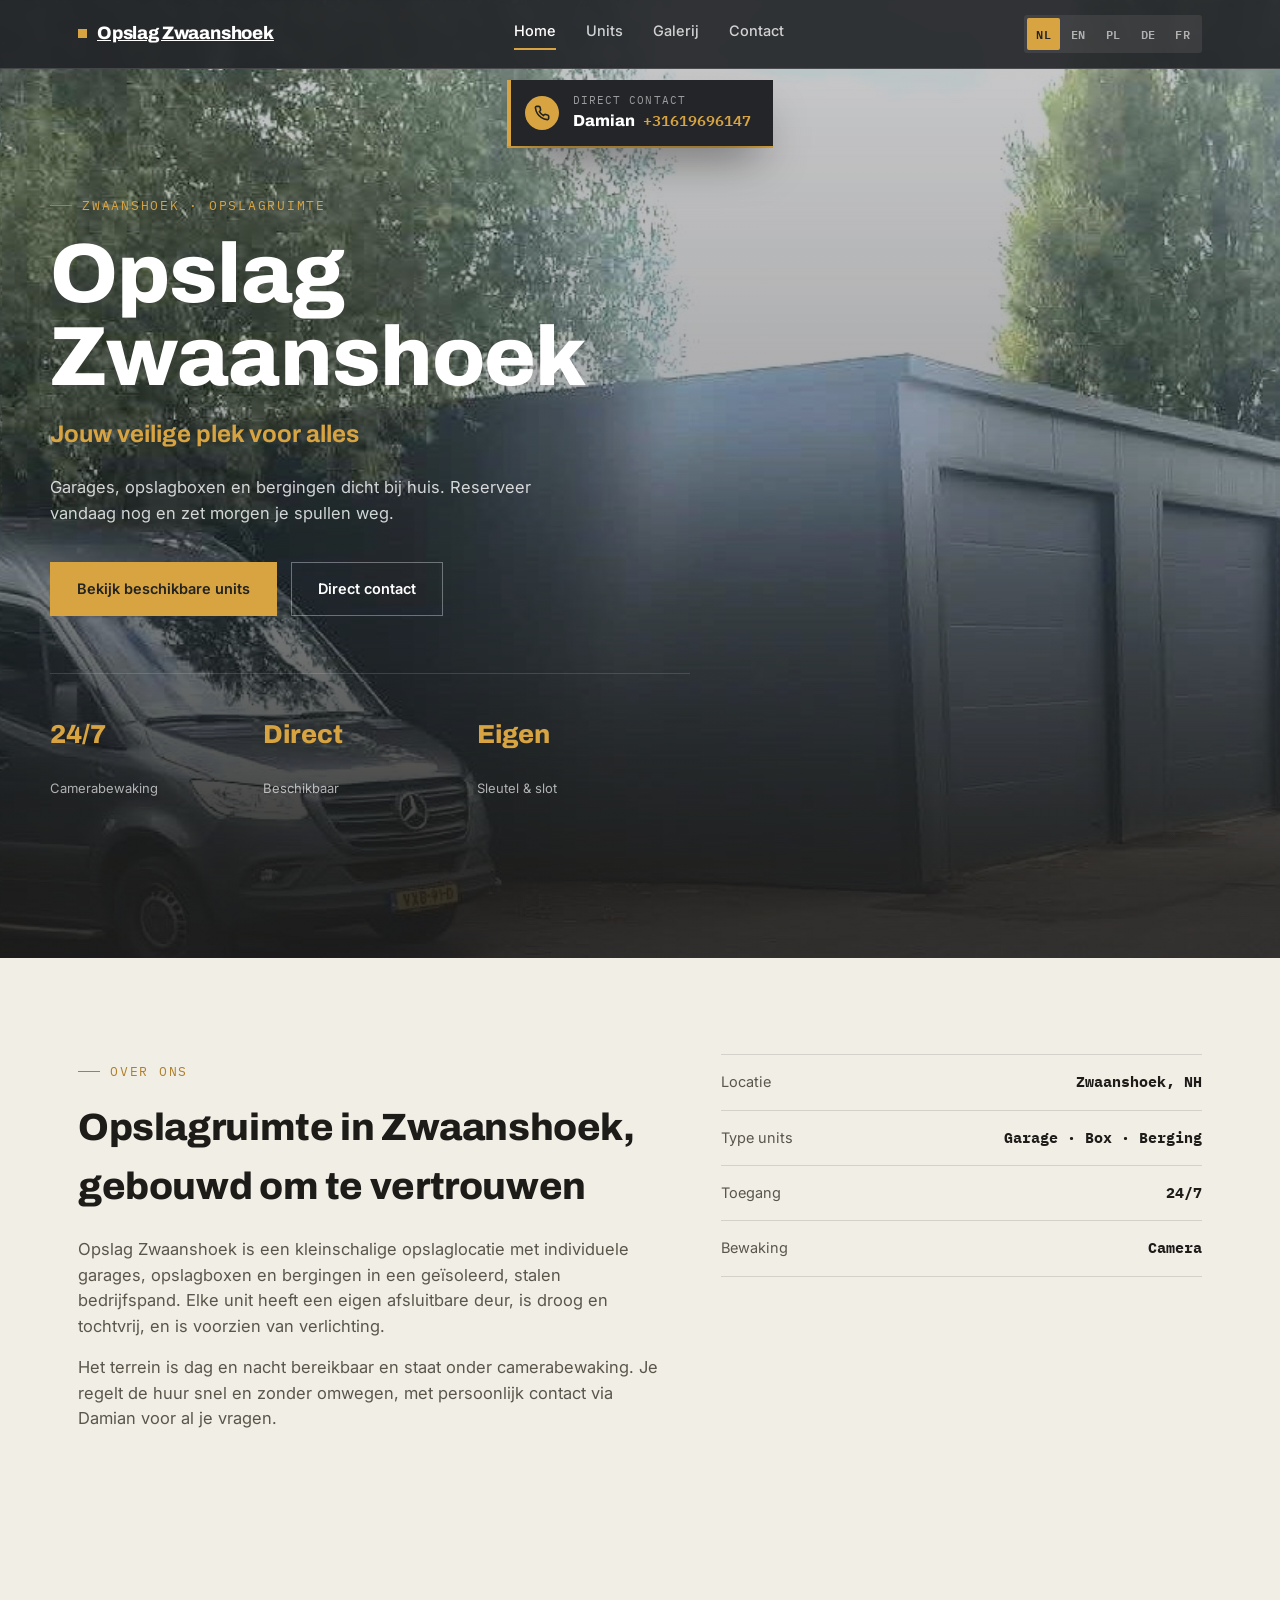
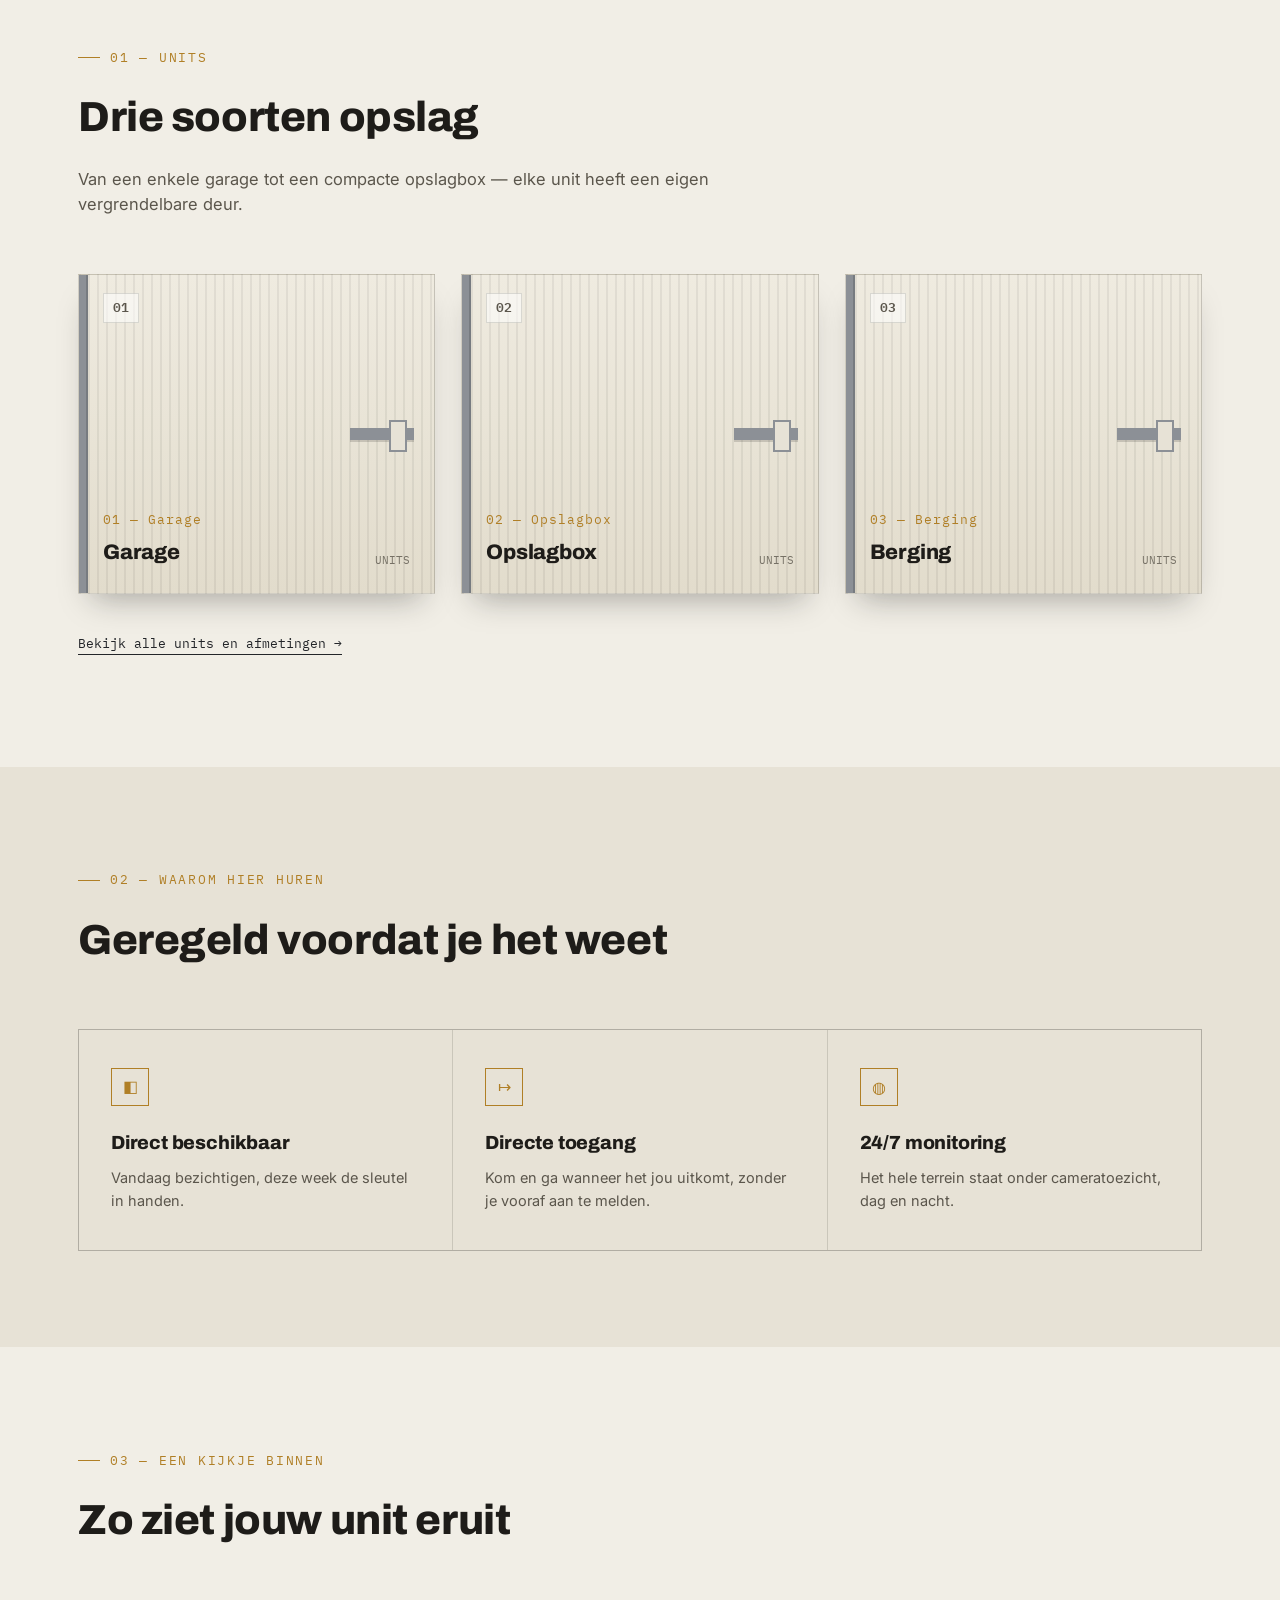
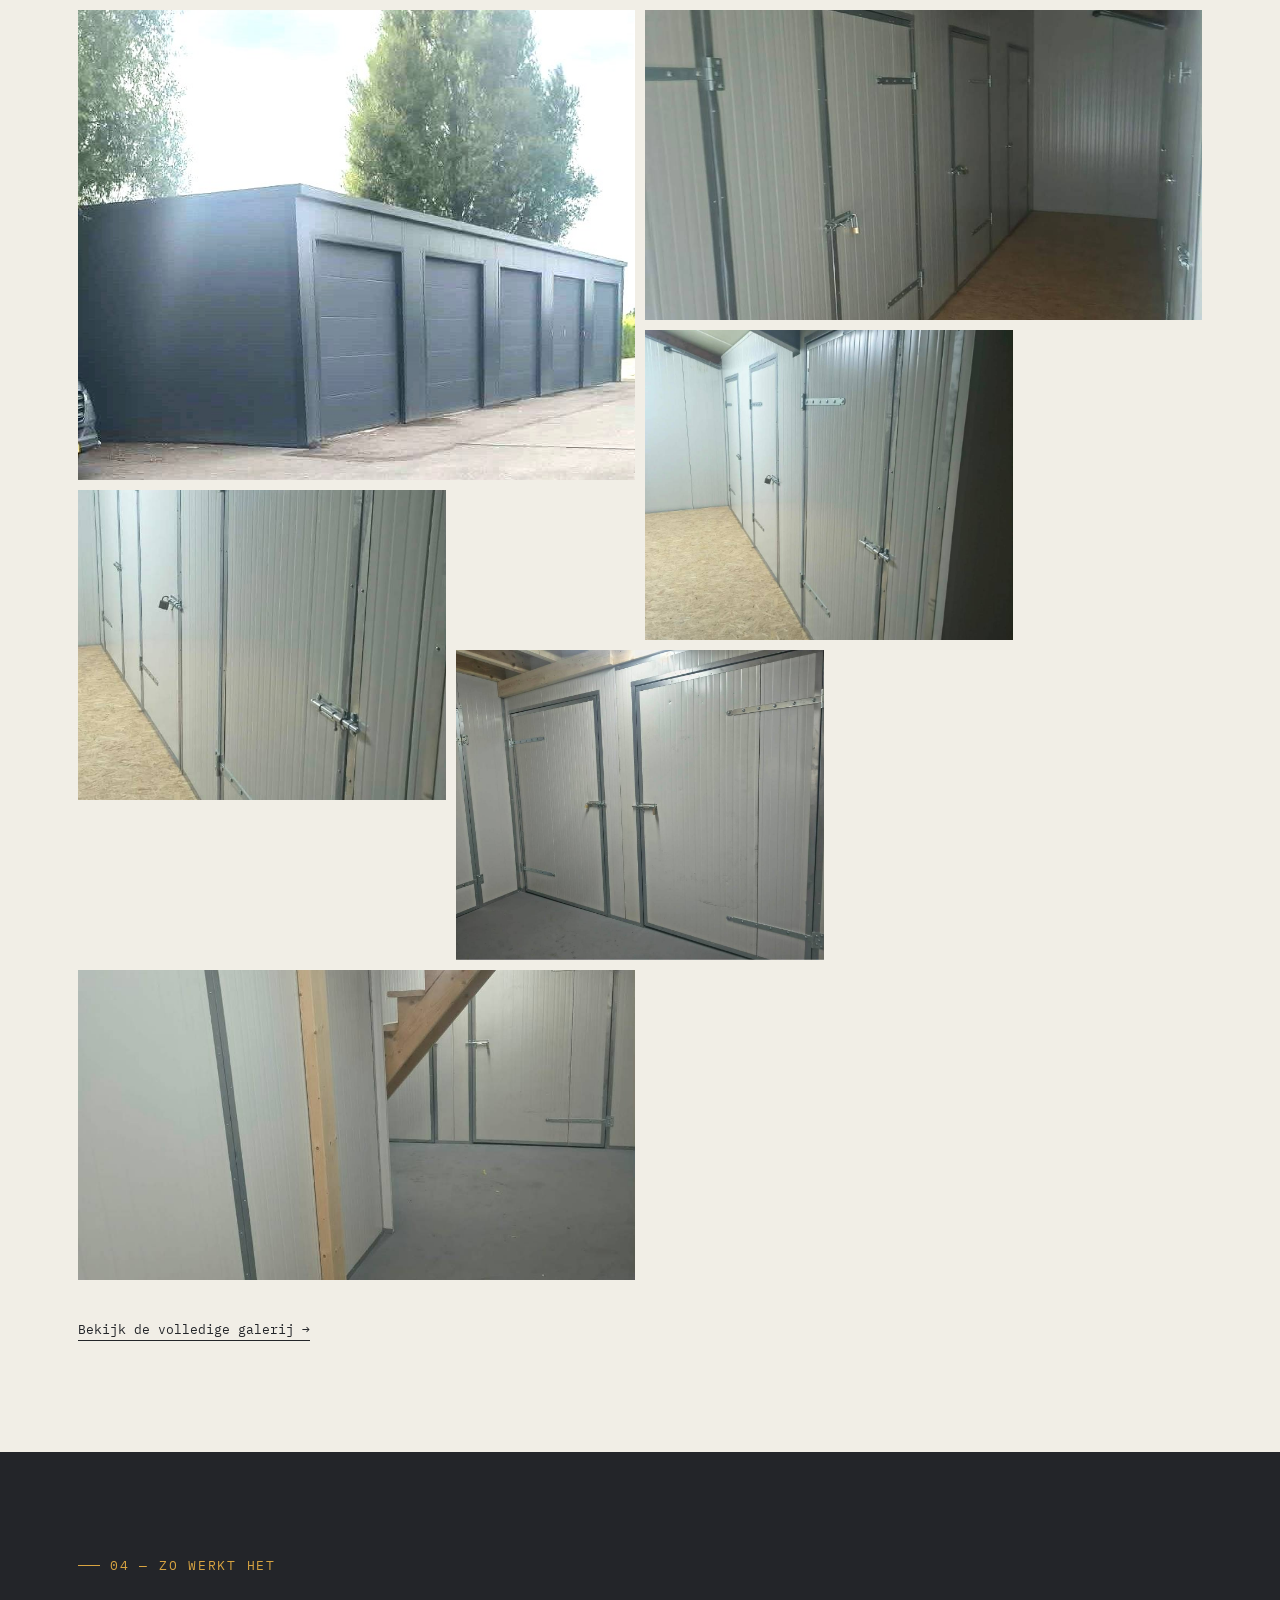
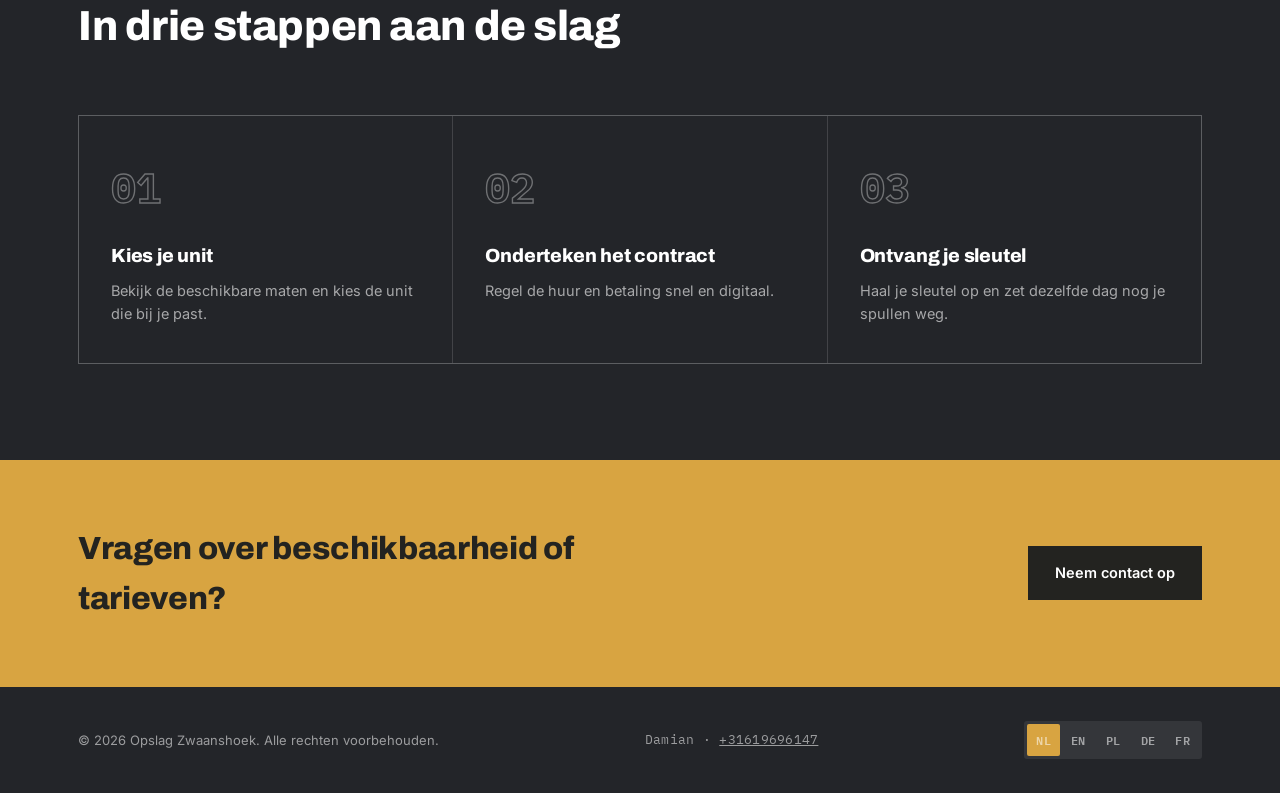
==== commit e4e62095: "Add block-reveal entrance animation for hero/page backgrounds" ====
--- a/index.html
+++ b/index.html
@@ -53,6 +53,7 @@
 <section class="hero">
   <div class="hero-bg"></div>
   <div class="hero-fade"></div>
+  <div class="block-cover"></div>
   <div class="wrap hero-inner">
     <div class="eyebrow" style="color:var(--accent)" data-i18n="hero.eyebrow">ZWAANSHOEK · OPSLAGRUIMTE</div>
     <h1 data-i18n="hero.title">Opslag<br>Zwaanshoek</h1>
--- a/style.css
+++ b/style.css
@@ -185,15 +185,15 @@
   .hero-bg{
     position:absolute;inset:0;
     background-image:url('hero-banner.jpg');
-    background-size:cover;background-position:60% 50%;
-    opacity:0.6;
+    background-size:cover;background-position:8% 46%;
+    opacity:0.9;
   }
   @media (max-width:600px){
-    .hero-bg{background-position:58% 50%;}
+    .hero-bg{background-position:2% 46%;}
   }
   .hero-fade{
     position:absolute;inset:0;
-    background:linear-gradient(180deg, rgba(35,37,41,0.35) 0%, rgba(35,37,41,0.55) 45%, rgba(28,27,25,0.96) 92%);
+    background:linear-gradient(180deg, rgba(35,37,41,0.14) 0%, rgba(35,37,41,0.32) 45%, rgba(28,27,25,0.88) 92%);
   }
   .hero-inner{position:relative;z-index:2;width:100%;padding:120px 0 64px;}
   .hero h1{
@@ -547,12 +547,6 @@
 }
 
 /* ---------- FILM GRAIN OVERLAY (hero / page-hero) ---------- */
-.hero::after,.page-hero::after{
-  content:"";position:absolute;inset:0;z-index:1;pointer-events:none;
-  opacity:0.05;mix-blend-mode:overlay;
-  background-image:url("data:image/svg+xml;utf8,<svg xmlns='http://www.w3.org/2000/svg' width='120' height='120'><filter id='n'><feTurbulence type='fractalNoise' baseFrequency='0.9' numOctaves='2' stitchTiles='stitch'/></filter><rect width='100%25' height='100%25' filter='url(%23n)'/></svg>");
-}
-
 /* ---------- NAV LINK HOVER SWEEP ---------- */
 .nav-links a{position:relative;}
 .nav-links a::before{
@@ -649,3 +643,23 @@
   box-shadow:0 30px 60px -20px rgba(0,0,0,.6);
   transform:none !important;
 }
+
+/* ---------- BLOCK REVEAL (background enters as tiles) ---------- */
+.block-cover{
+  position:absolute;inset:0;z-index:1;
+  display:grid;grid-template-columns:repeat(10,1fr);grid-template-rows:repeat(6,1fr);
+  pointer-events:none;
+}
+.block-cover span{
+  background:var(--anthracite);
+  transform:scale(1);opacity:1;
+  animation:blockReveal .6s cubic-bezier(.3,.7,.3,1) forwards;
+}
+@keyframes blockReveal{
+  0%{transform:scale(1);opacity:1;}
+  55%{transform:scale(1.05);opacity:1;}
+  100%{transform:scale(0);opacity:0;}
+}
+@media (prefers-reduced-motion: reduce){
+  .block-cover{display:none;}
+}
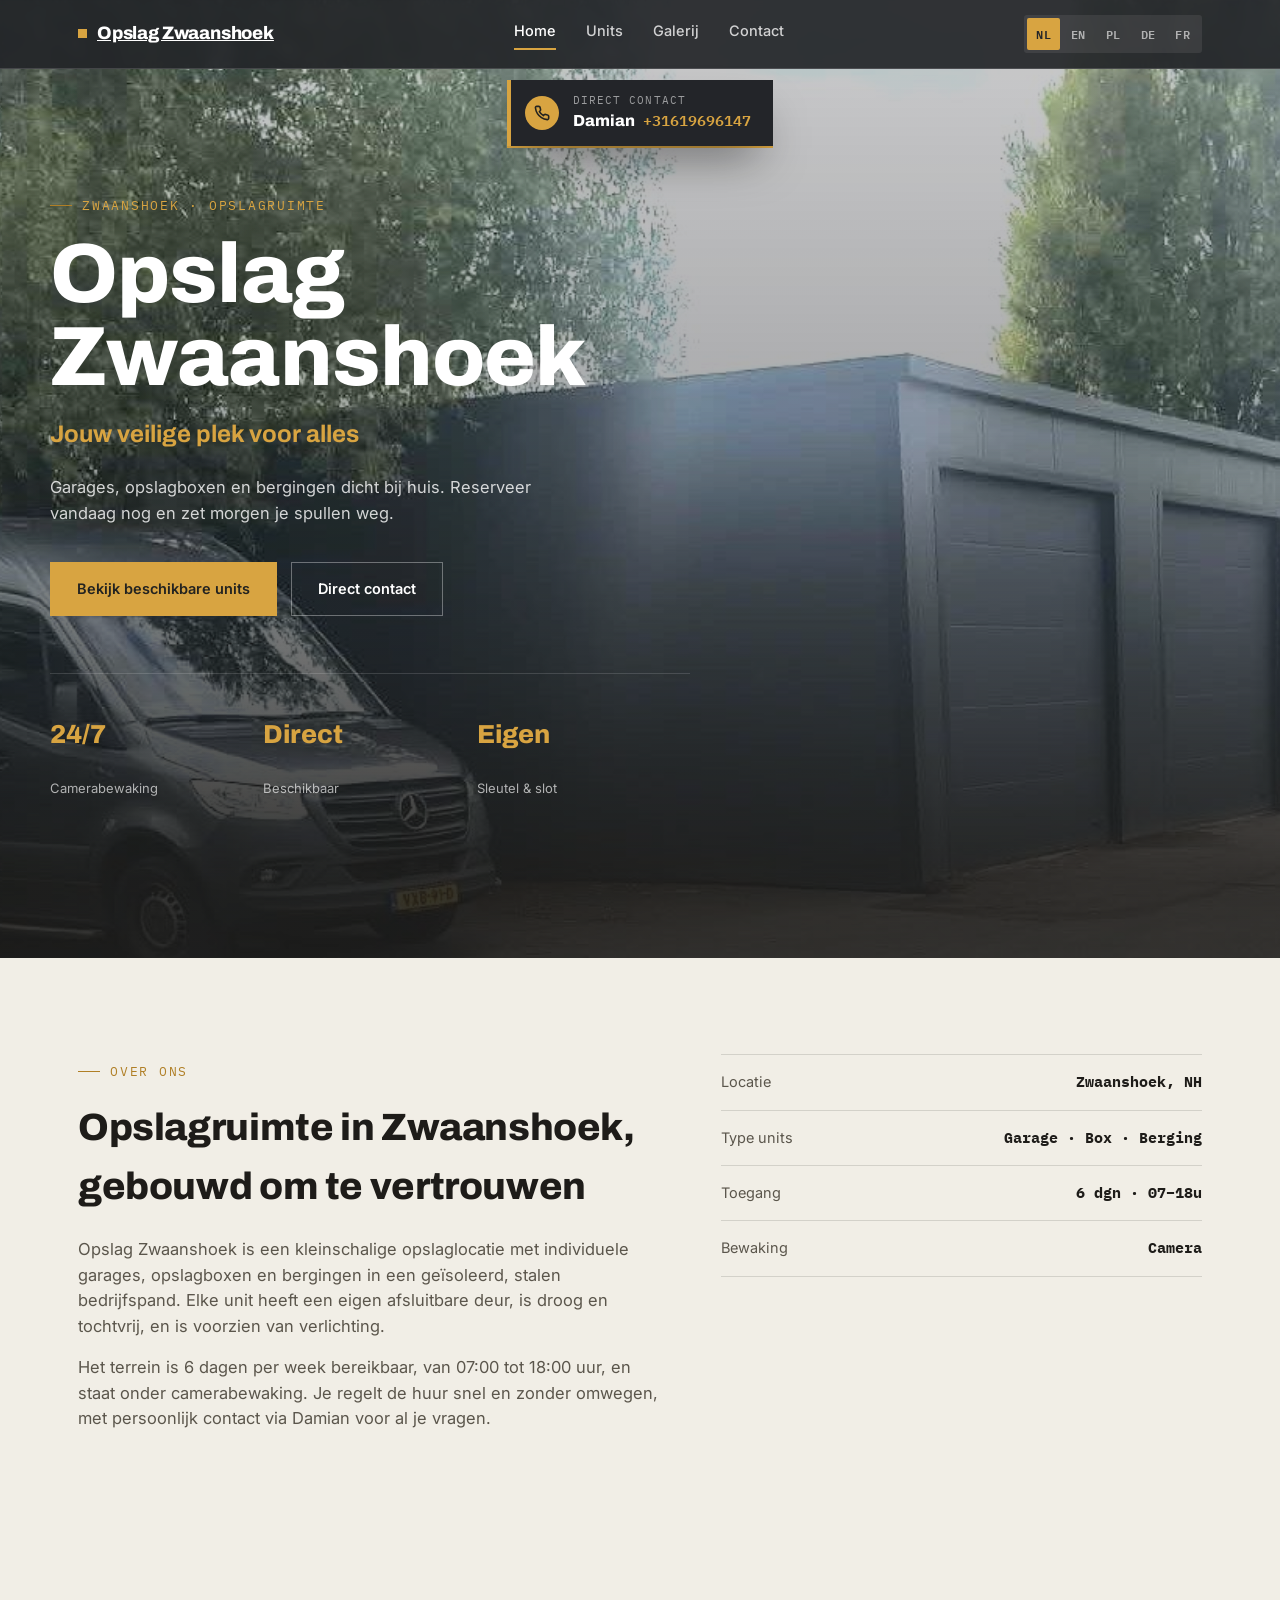
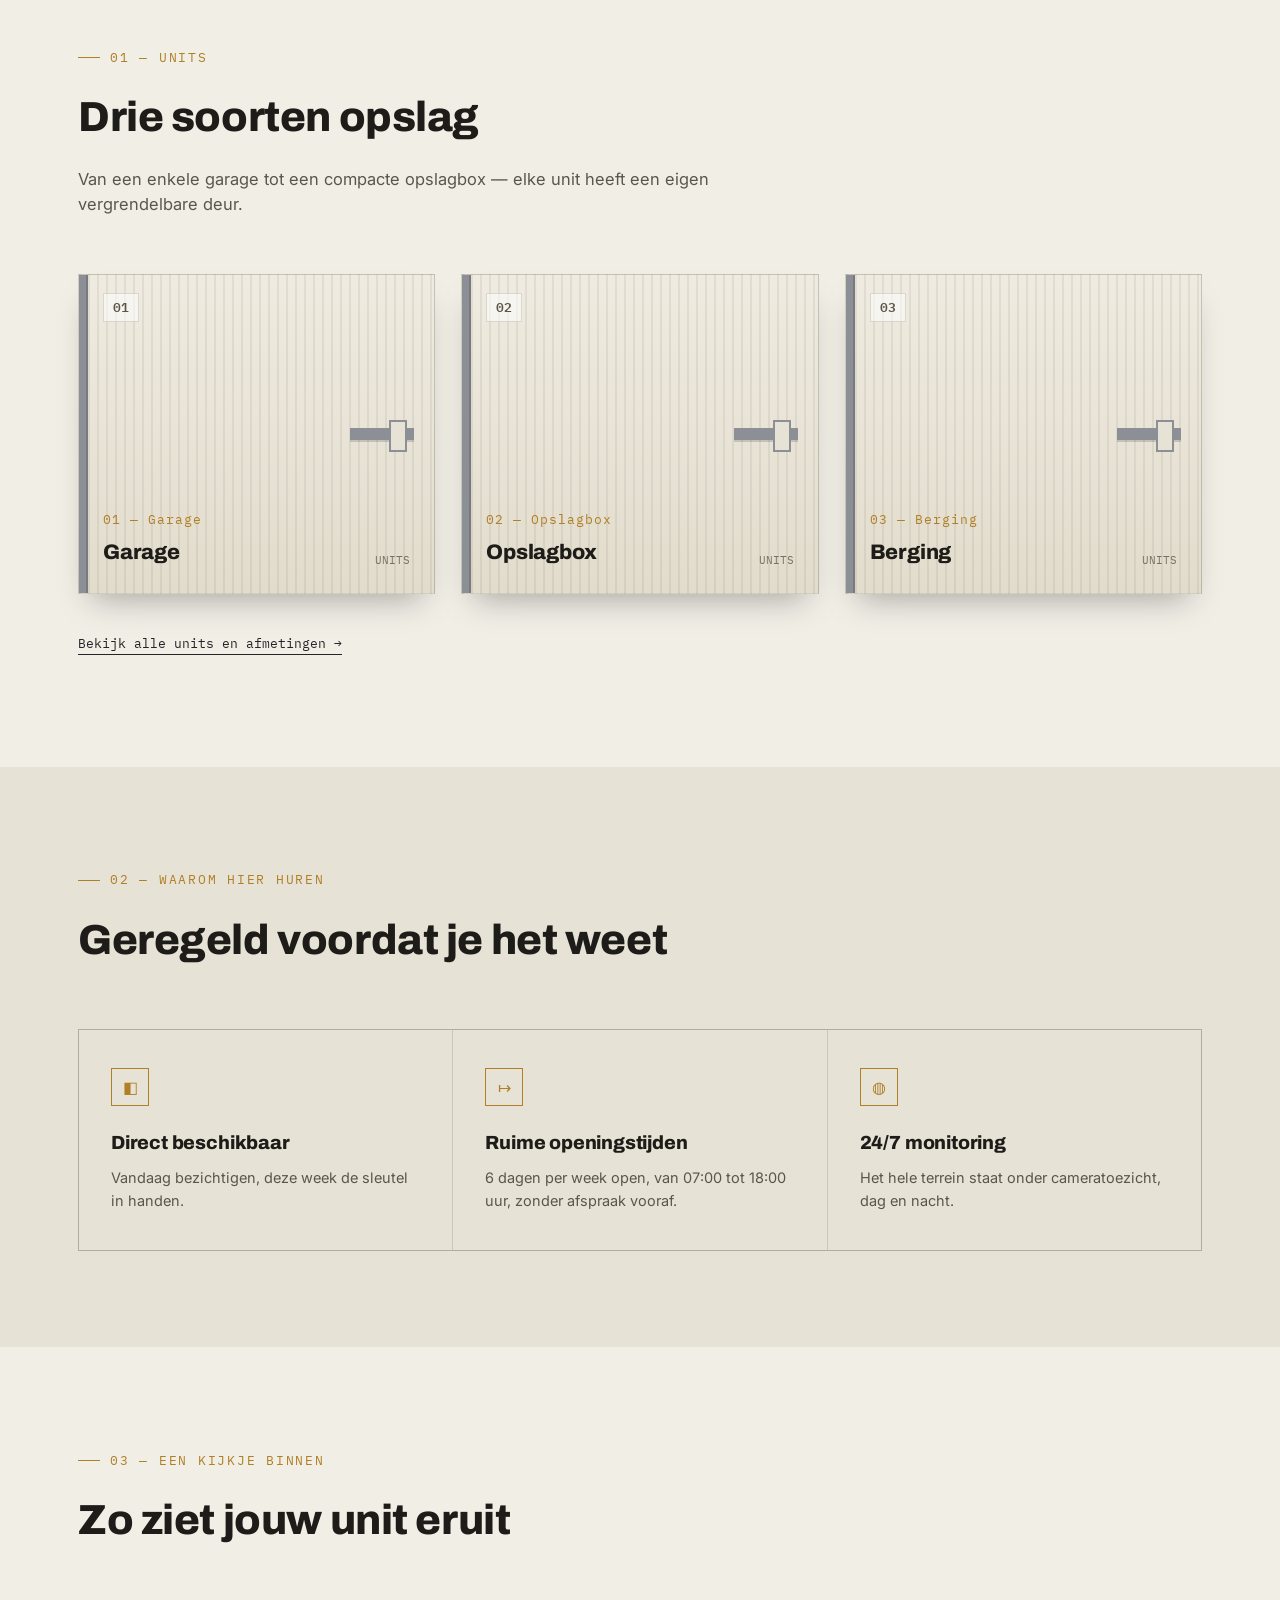
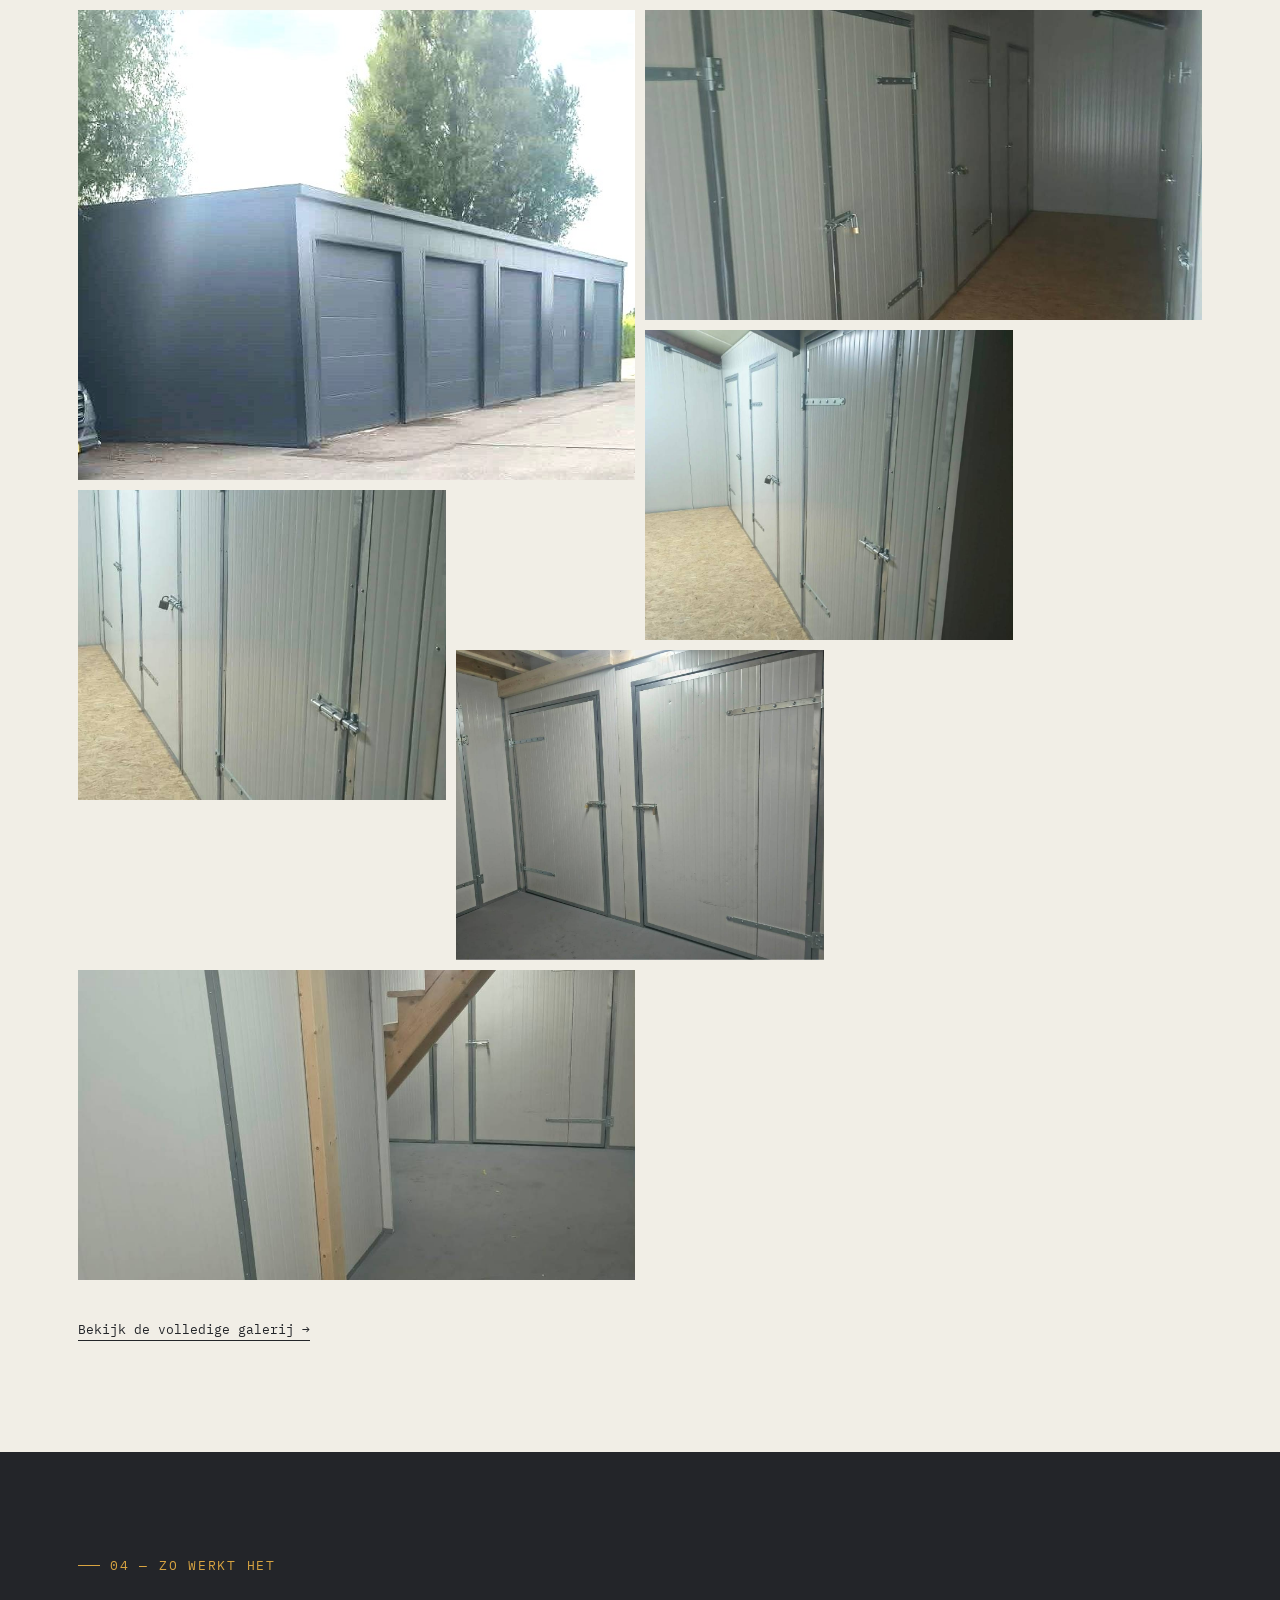
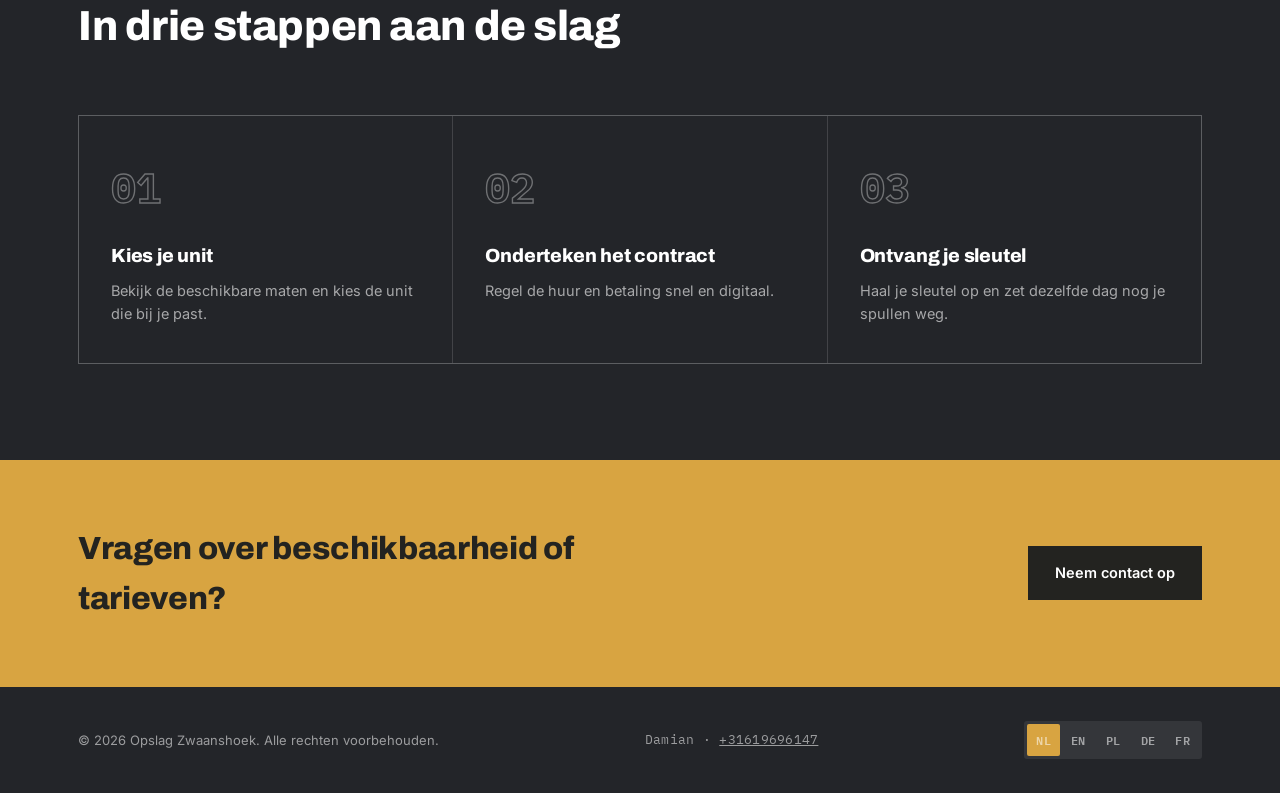
==== commit aba8febc: "Update opening hours copy, fix mobile hero cropping, wind-style block reveal - Replace 24/7 access c" ====
--- a/index.html
+++ b/index.html
@@ -78,13 +78,13 @@
         <div class="eyebrow" data-i18n="intro.eyebrow">OVER ONS</div>
         <h2 style="font-size:clamp(26px,3.2vw,38px);margin-bottom:20px;" data-i18n="intro.title">Opslagruimte in Zwaanshoek, gebouwd om te vertrouwen</h2>
         <p data-i18n="intro.p1">Opslag Zwaanshoek is een kleinschalige opslaglocatie met individuele garages, opslagboxen en bergingen in een geïsoleerd, stalen bedrijfspand. Elke unit heeft een eigen afsluitbare deur, is droog en tochtvrij, en is voorzien van verlichting.</p>
-        <p data-i18n="intro.p2">Het terrein is dag en nacht bereikbaar en staat onder camerabewaking. Je regelt de huur snel en zonder omwegen, met persoonlijk contact via Damian voor al je vragen.</p>
+        <p data-i18n="intro.p2">Het terrein is 6 dagen per week bereikbaar, van 07:00 tot 18:00 uur, en staat onder camerabewaking. Je regelt de huur snel en zonder omwegen, met persoonlijk contact via Damian voor al je vragen.</p>
       </div>
       <div class="reveal">
         <ul class="intro-facts">
           <li><span class="k" data-i18n="intro.fact1.k">Locatie</span><span class="v" data-i18n="intro.fact1.v">Zwaanshoek, NH</span></li>
           <li><span class="k" data-i18n="intro.fact2.k">Type units</span><span class="v" data-i18n="intro.fact2.v">Garage · Box · Berging</span></li>
-          <li><span class="k" data-i18n="intro.fact3.k">Toegang</span><span class="v" data-i18n="intro.fact3.v">24/7</span></li>
+          <li><span class="k" data-i18n="intro.fact3.k">Toegang</span><span class="v" data-i18n="intro.fact3.v">6 dgn · 07–18u</span></li>
           <li><span class="k" data-i18n="intro.fact4.k">Bewaking</span><span class="v" data-i18n="intro.fact4.v">Camera</span></li>
         </ul>
       </div>
@@ -170,8 +170,8 @@
       </div>
       <div class="benefit">
         <div class="ico">↦</div>
-        <h3 data-i18n="benefit2.title">Directe toegang</h3>
-        <p data-i18n="benefit2.desc">Kom en ga wanneer het jou uitkomt, zonder je vooraf aan te melden.</p>
+        <h3 data-i18n="benefit2.title">Ruime openingstijden</h3>
+        <p data-i18n="benefit2.desc">6 dagen per week open, van 07:00 tot 18:00 uur, zonder afspraak vooraf.</p>
       </div>
       <div class="benefit">
         <div class="ico">◍</div>
--- a/style.css
+++ b/style.css
@@ -188,8 +188,13 @@
     background-size:cover;background-position:8% 46%;
     opacity:0.9;
   }
-  @media (max-width:600px){
-    .hero-bg{background-position:2% 46%;}
+  @media (max-width:700px){
+    .hero-bg{
+      background-size:contain;
+      background-repeat:no-repeat;
+      background-position:center 14%;
+      background-color:var(--anthracite);
+    }
   }
   .hero-fade{
     position:absolute;inset:0;
@@ -413,6 +418,14 @@
   position:absolute;inset:0;
   background-size:cover;background-position:center;
   opacity:0.28;
+}
+@media (max-width:700px){
+  .page-hero .ph-bg{
+    background-size:contain;
+    background-repeat:no-repeat;
+    background-position:center top;
+    background-color:var(--anthracite);
+  }
 }
 .page-hero .ph-fade{
   position:absolute;inset:0;
@@ -651,14 +664,17 @@
   pointer-events:none;
 }
 .block-cover span{
-  background:var(--anthracite);
-  transform:scale(1);opacity:1;
-  animation:blockReveal .6s cubic-bezier(.3,.7,.3,1) forwards;
+  --dx:120px; --dy:-70px; --rot:14deg;
+  background:linear-gradient(135deg, rgba(255,255,255,0.08), rgba(0,0,0,0.24)), var(--anthracite);
+  box-shadow:inset 0 0 0 1px rgba(0,0,0,0.4), inset 0 0 0 1px rgba(255,255,255,0.04);
+  transform:translate(0,0) rotate(0deg) scale(1);opacity:1;
+  animation:blockReveal .8s cubic-bezier(.22,.68,.24,1) forwards;
+  will-change:transform,opacity;
 }
 @keyframes blockReveal{
-  0%{transform:scale(1);opacity:1;}
-  55%{transform:scale(1.05);opacity:1;}
-  100%{transform:scale(0);opacity:0;}
+  0%{transform:translate(0,0) rotate(0deg) scale(1);opacity:1;}
+  30%{transform:translate(0,0) rotate(0deg) scale(1);opacity:1;}
+  100%{transform:translate(var(--dx),var(--dy)) rotate(var(--rot)) scale(0.55);opacity:0;}
 }
 @media (prefers-reduced-motion: reduce){
   .block-cover{display:none;}
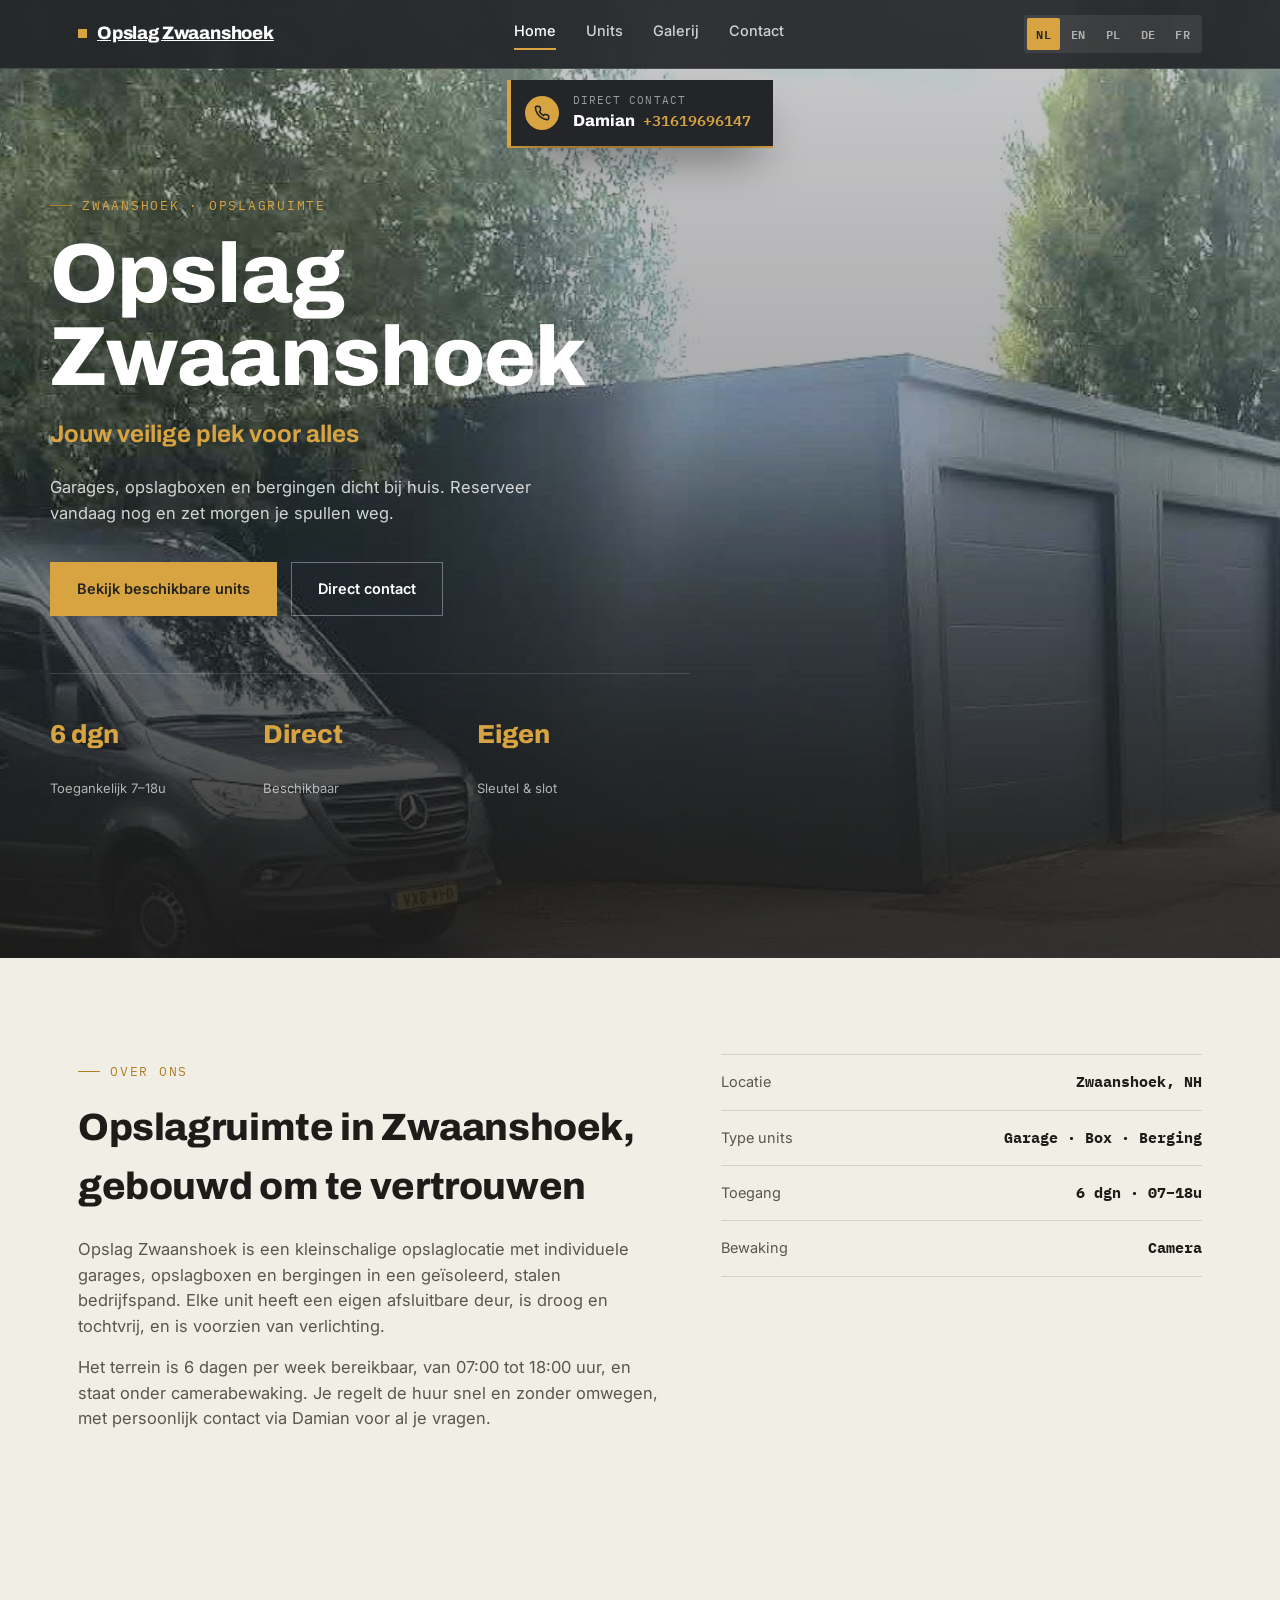
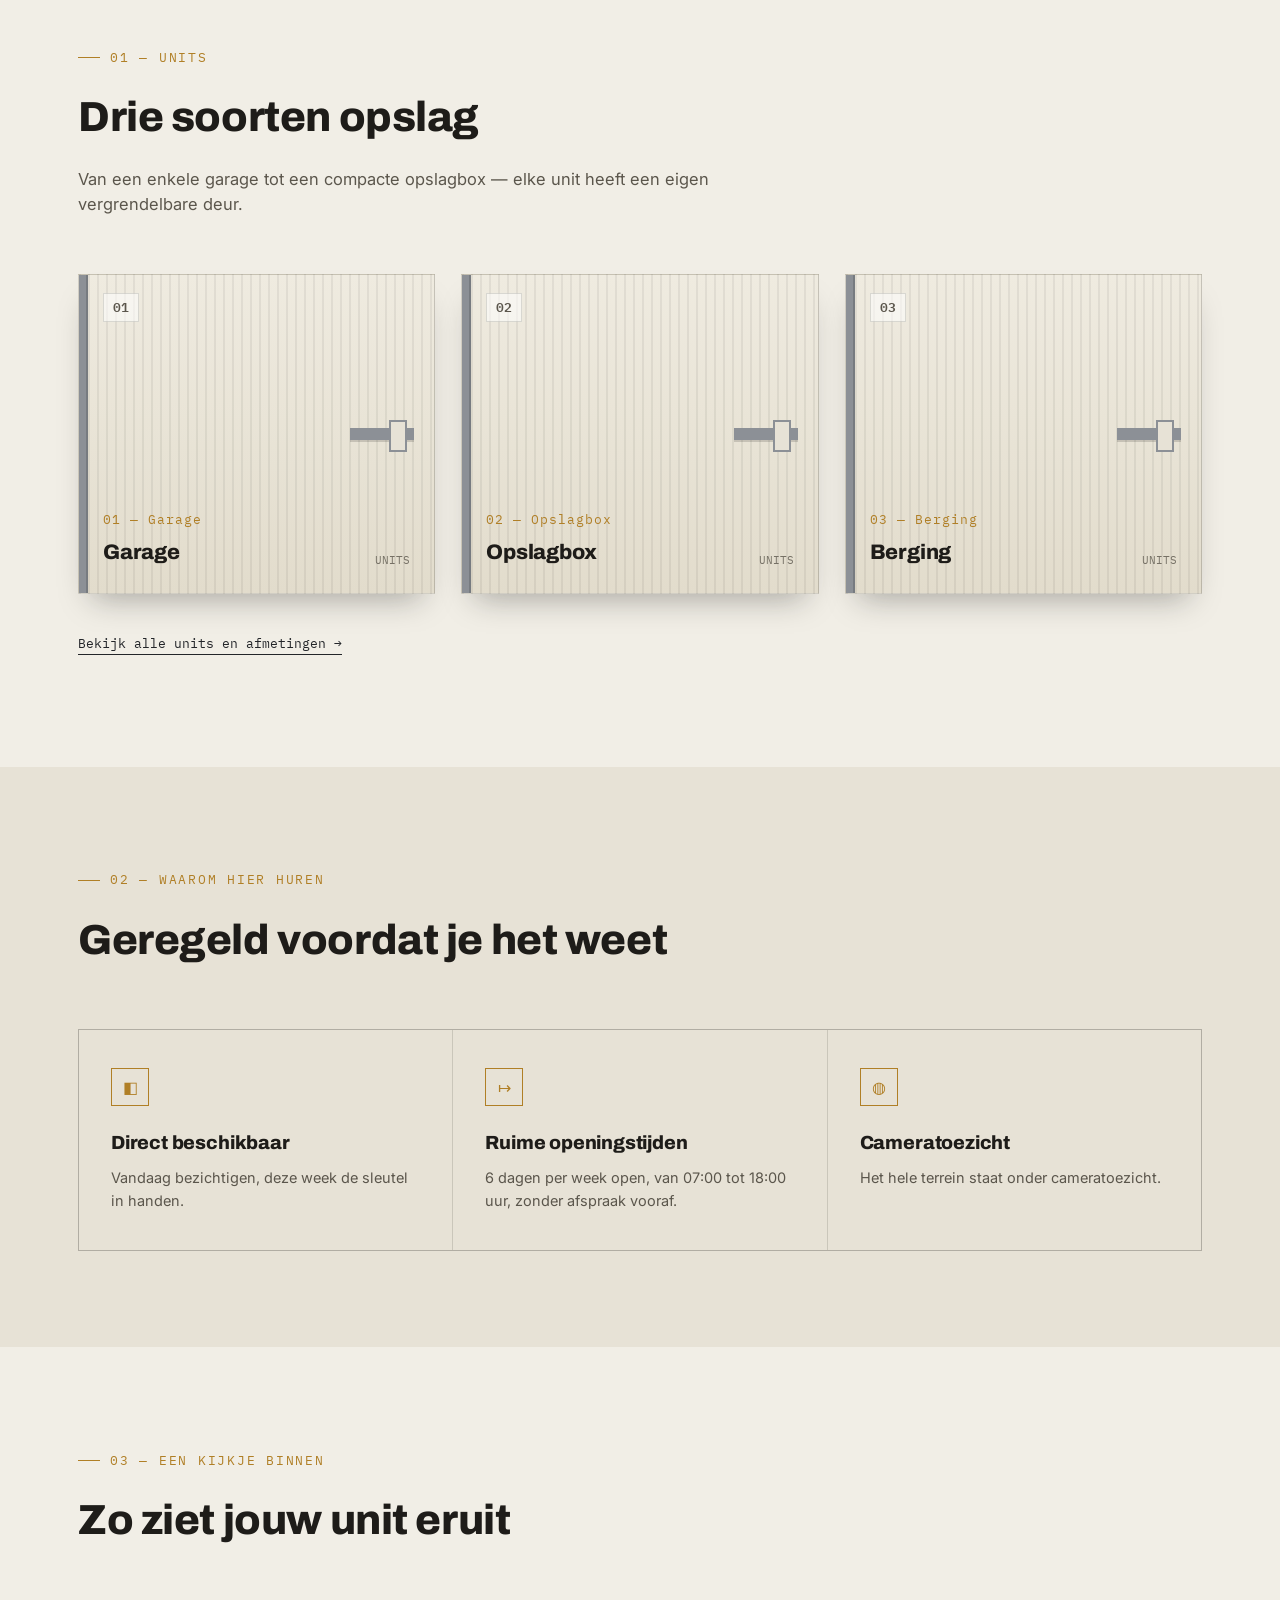
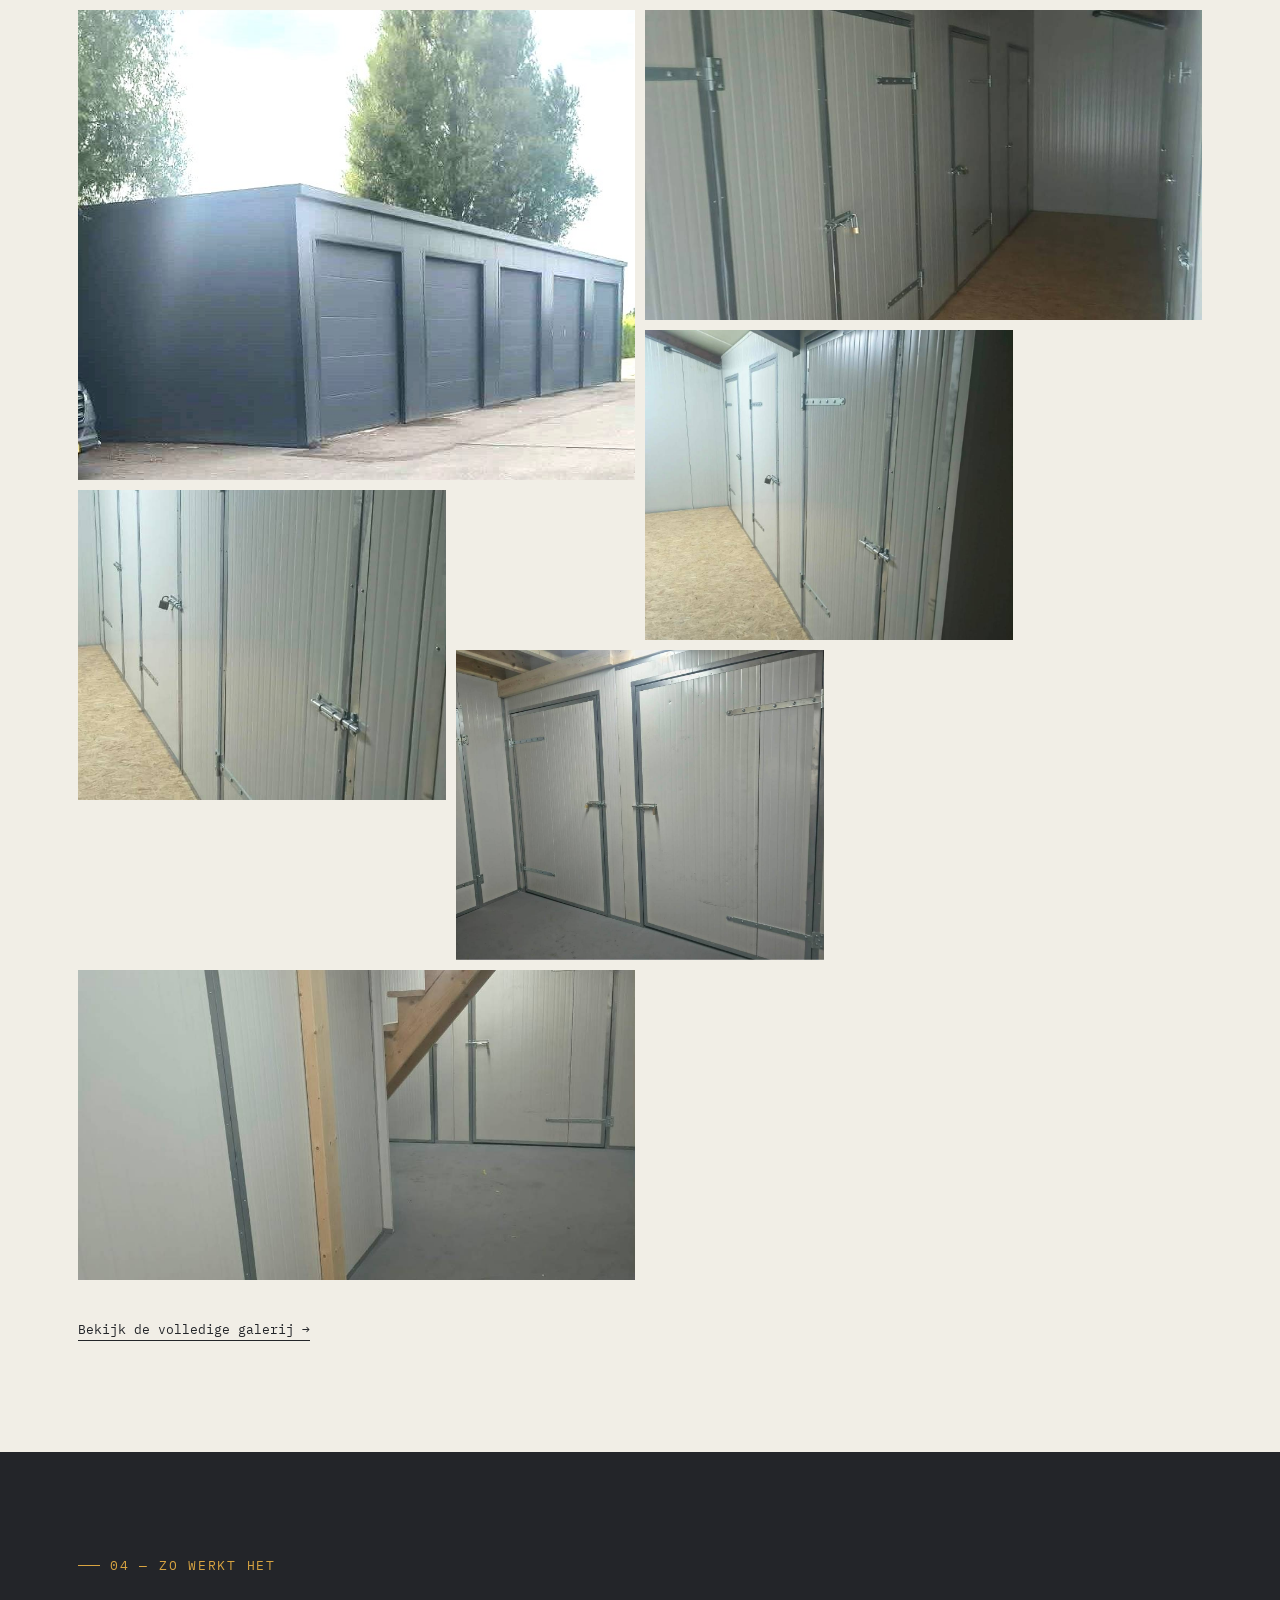
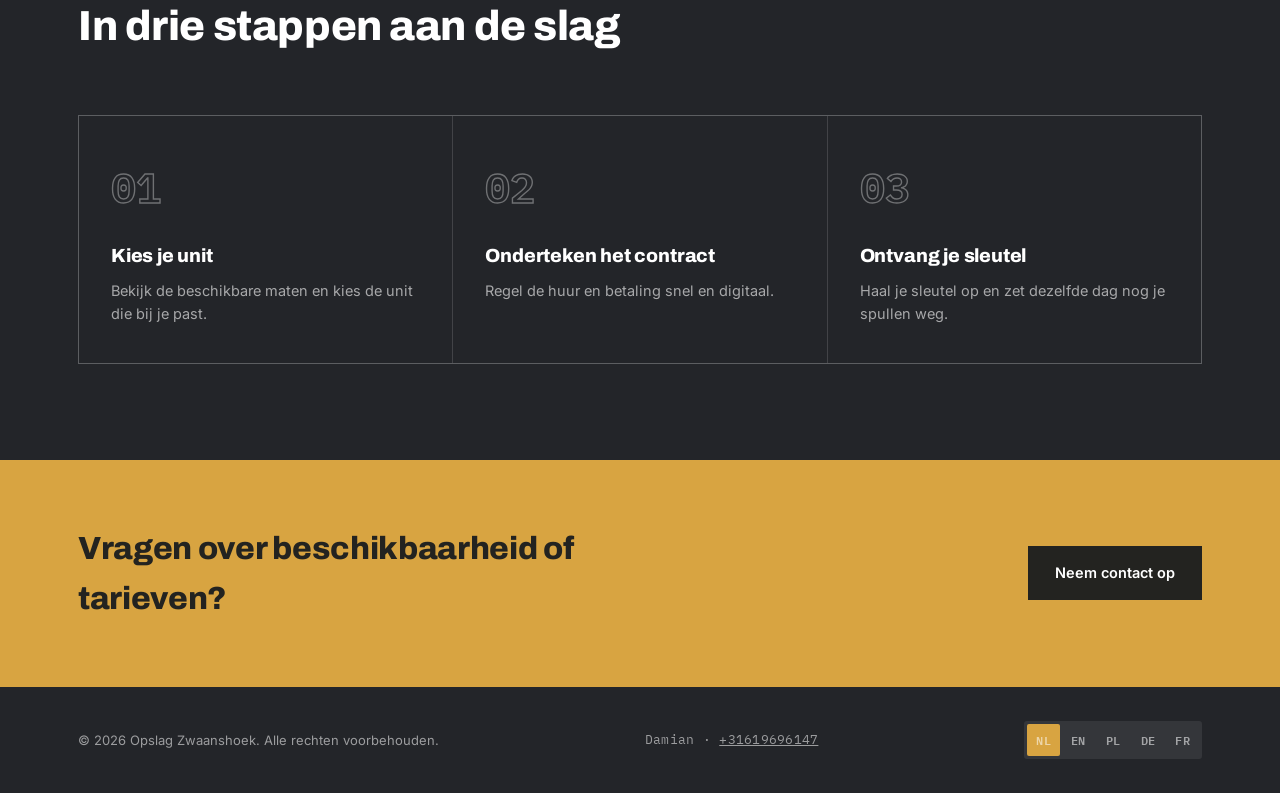
==== commit 93193505: "Remove remaining 24/7 references from homepage hero stat and camera benefit The hero-stats "24/7" wa" ====
--- a/index.html
+++ b/index.html
@@ -64,7 +64,7 @@
       <a href="contact.html" class="btn btn-ghost" data-internal="contact.html" data-i18n="hero.cta2">Direct contact</a>
     </div>
     <div class="hero-stats">
-      <div><div class="num">24/7</div><div class="lbl" data-i18n="hero.stat1">Camerabewaking</div></div>
+      <div><div class="num" data-i18n="hero.stat1num">6 dgn</div><div class="lbl" data-i18n="hero.stat1">Toegankelijk 7–18u</div></div>
       <div><div class="num" data-i18n="hero.stat2num">Direct</div><div class="lbl" data-i18n="hero.stat2">Beschikbaar</div></div>
       <div><div class="num" data-i18n="hero.stat3num">Eigen</div><div class="lbl" data-i18n="hero.stat3">Sleutel &amp; slot</div></div>
     </div>
@@ -175,8 +175,8 @@
       </div>
       <div class="benefit">
         <div class="ico">◍</div>
-        <h3 data-i18n="benefit3.title">24/7 monitoring</h3>
-        <p data-i18n="benefit3.desc">Het hele terrein staat onder cameratoezicht, dag en nacht.</p>
+        <h3 data-i18n="benefit3.title">Cameratoezicht</h3>
+        <p data-i18n="benefit3.desc">Het hele terrein staat onder cameratoezicht.</p>
       </div>
     </div>
   </div>
